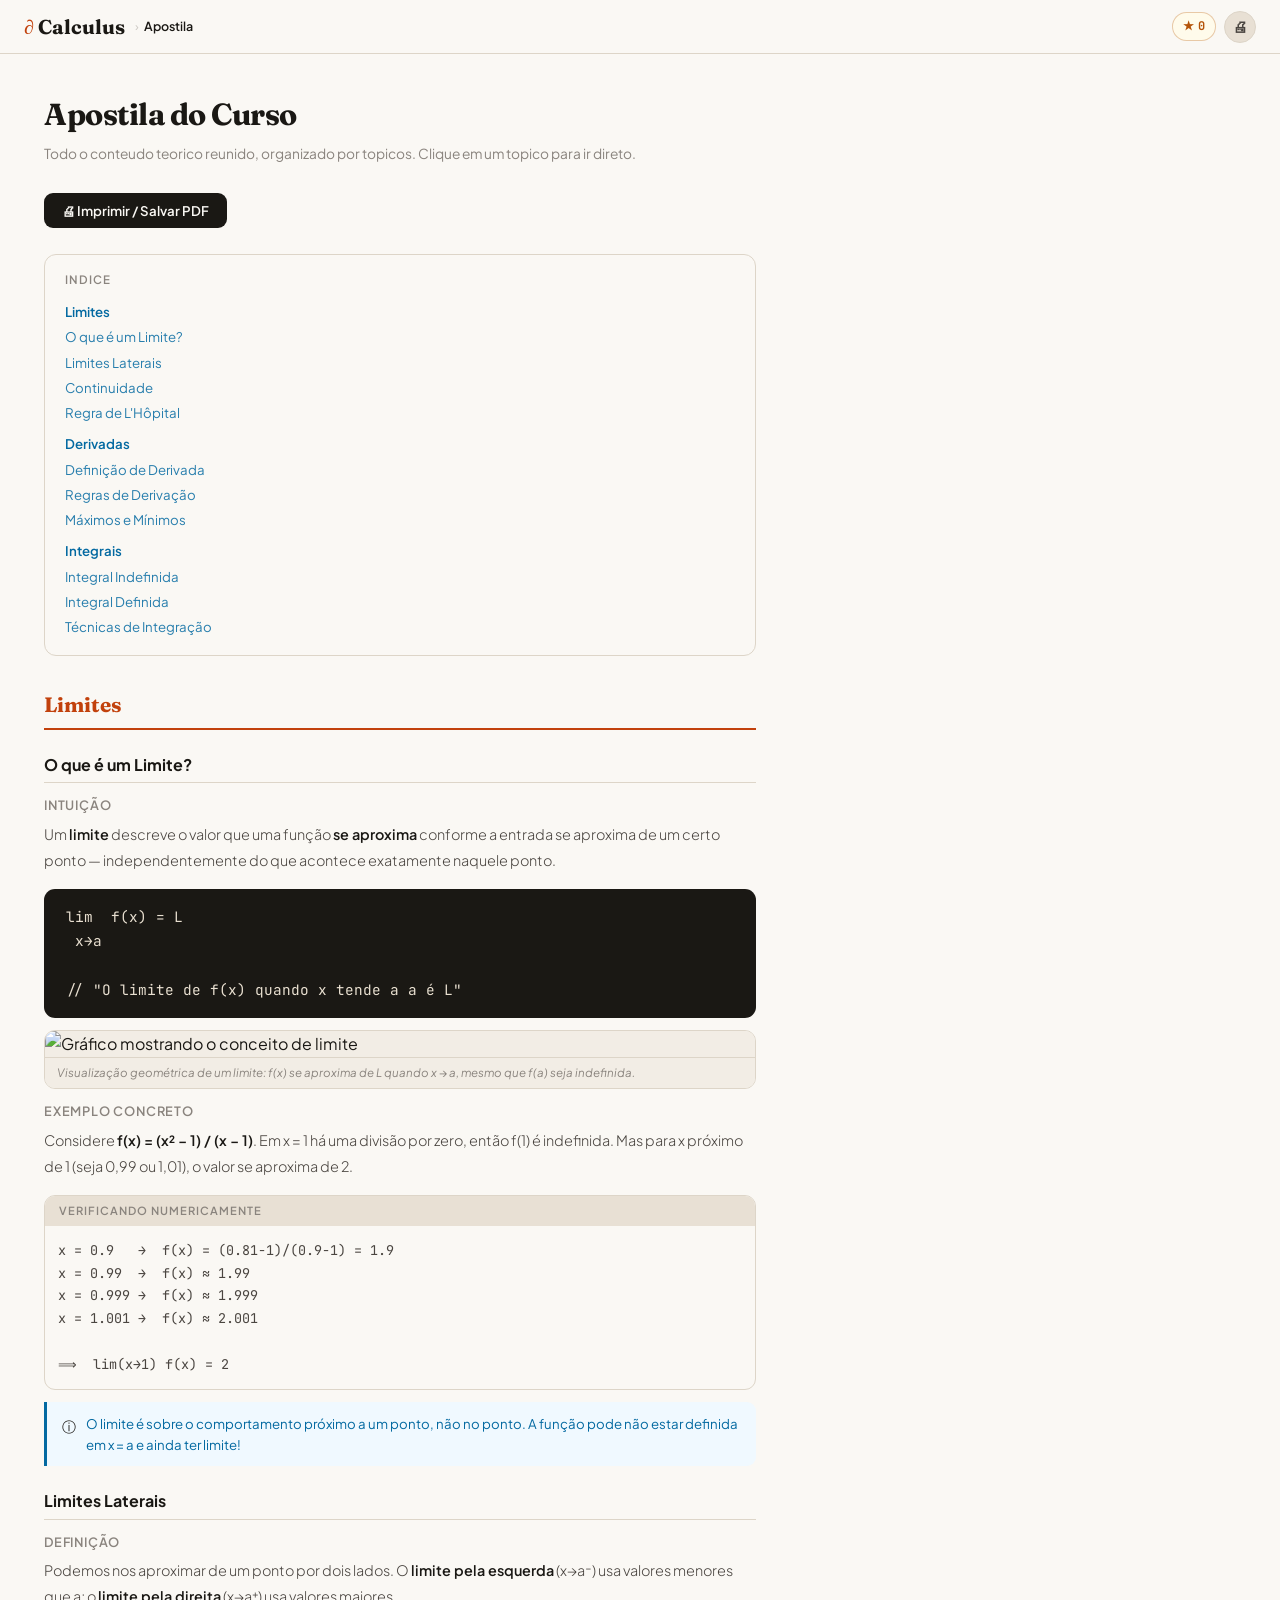
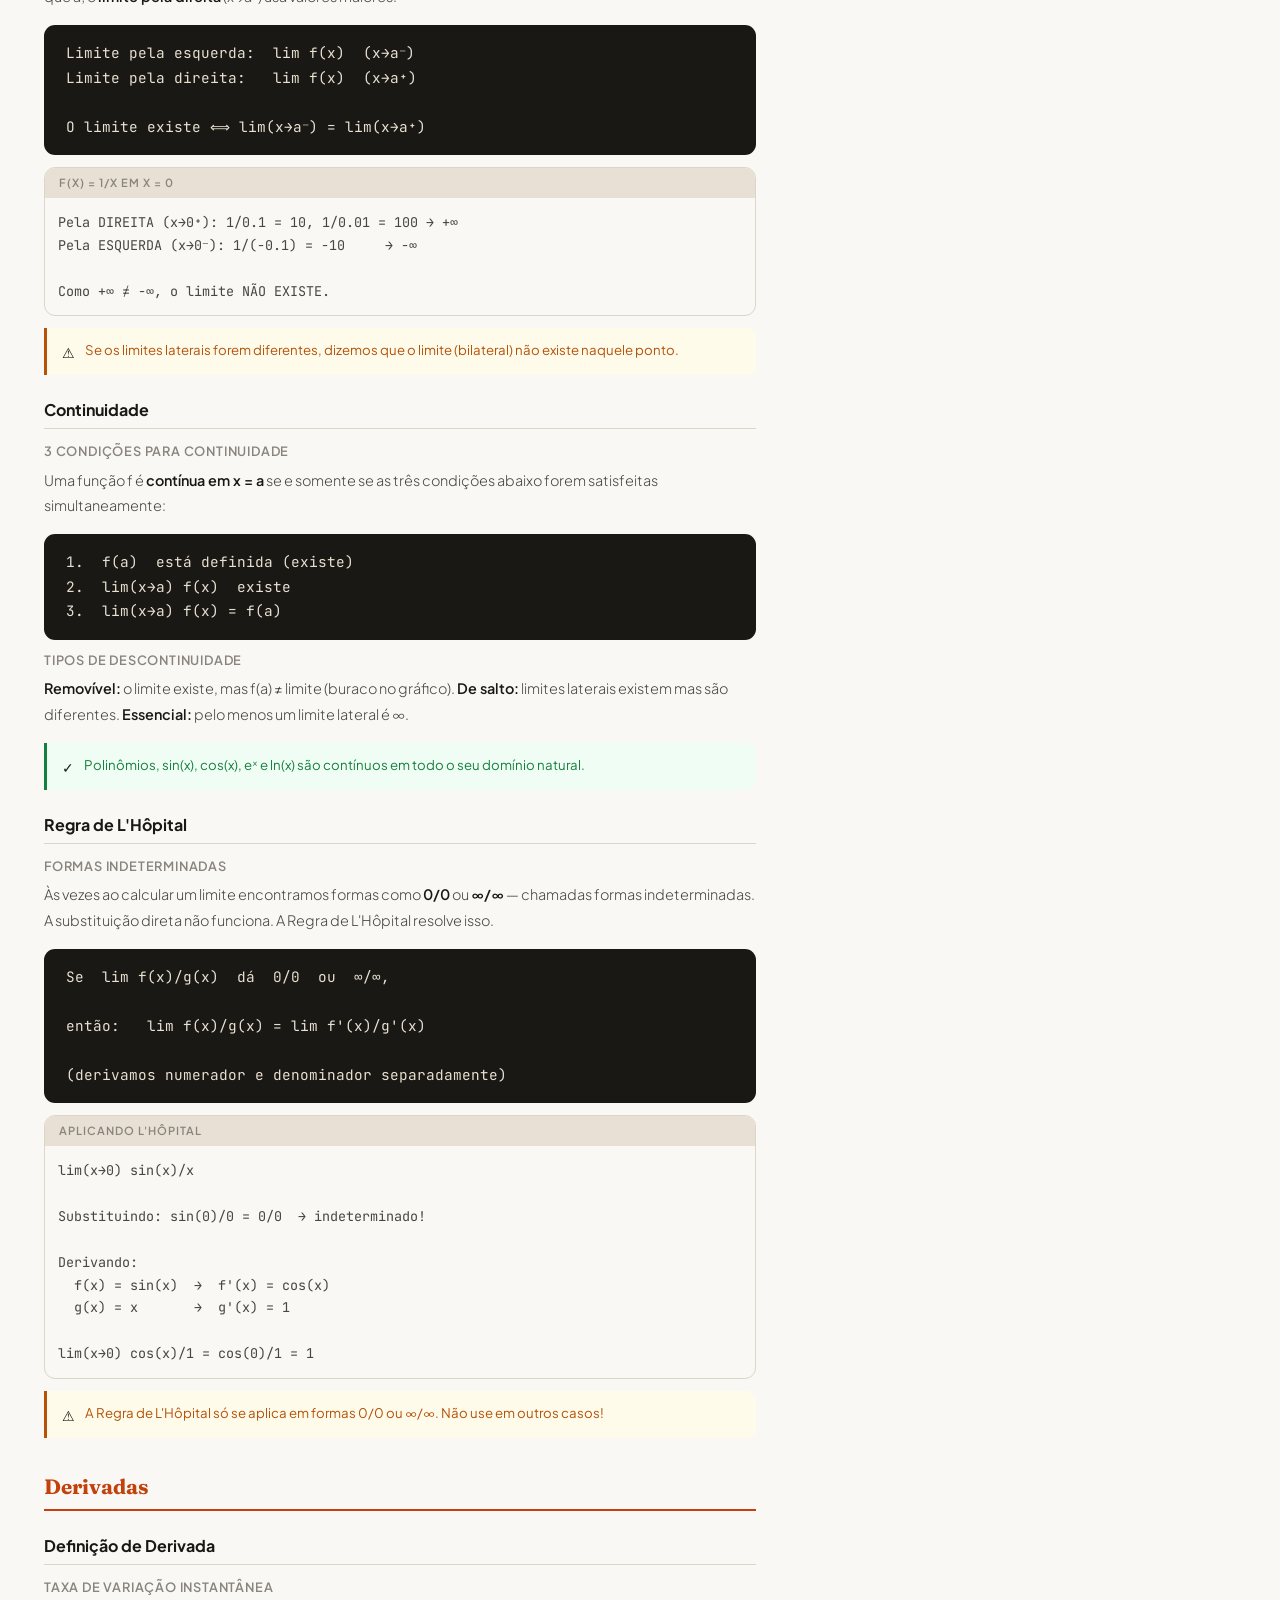
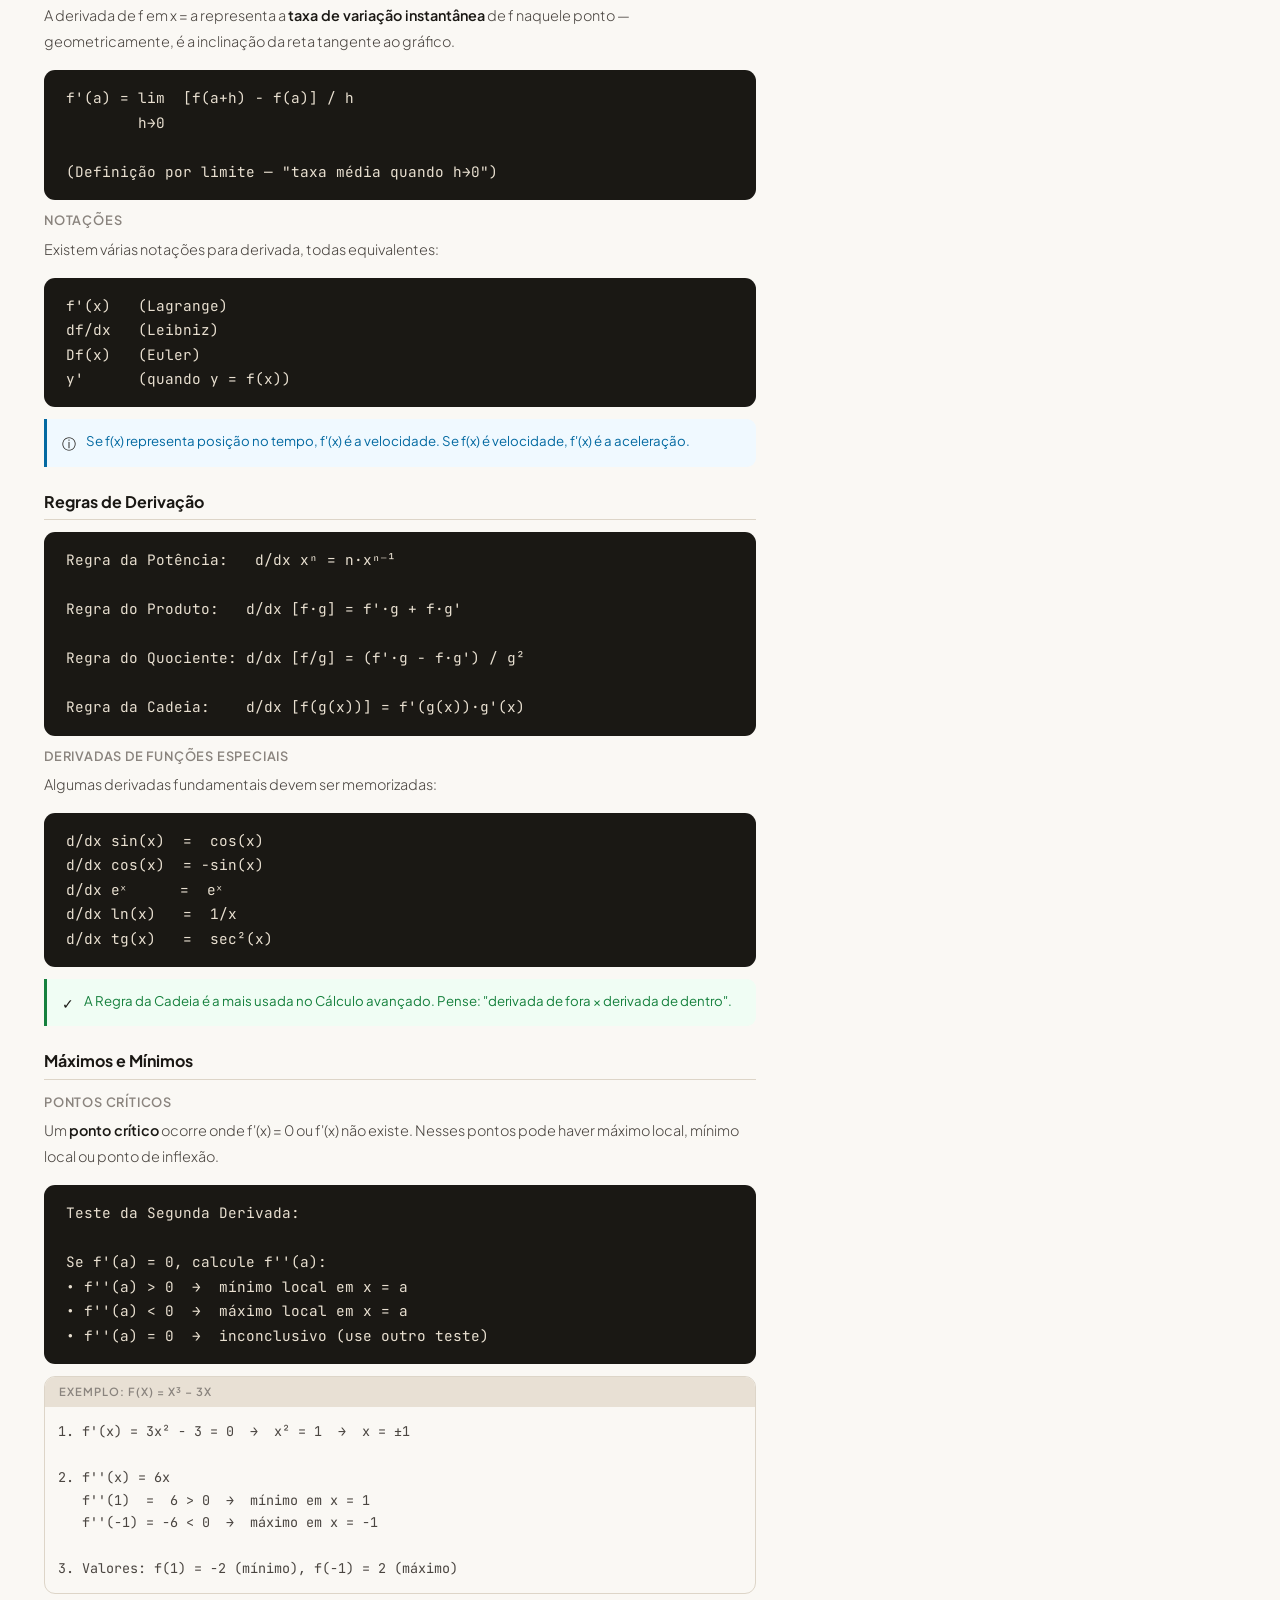
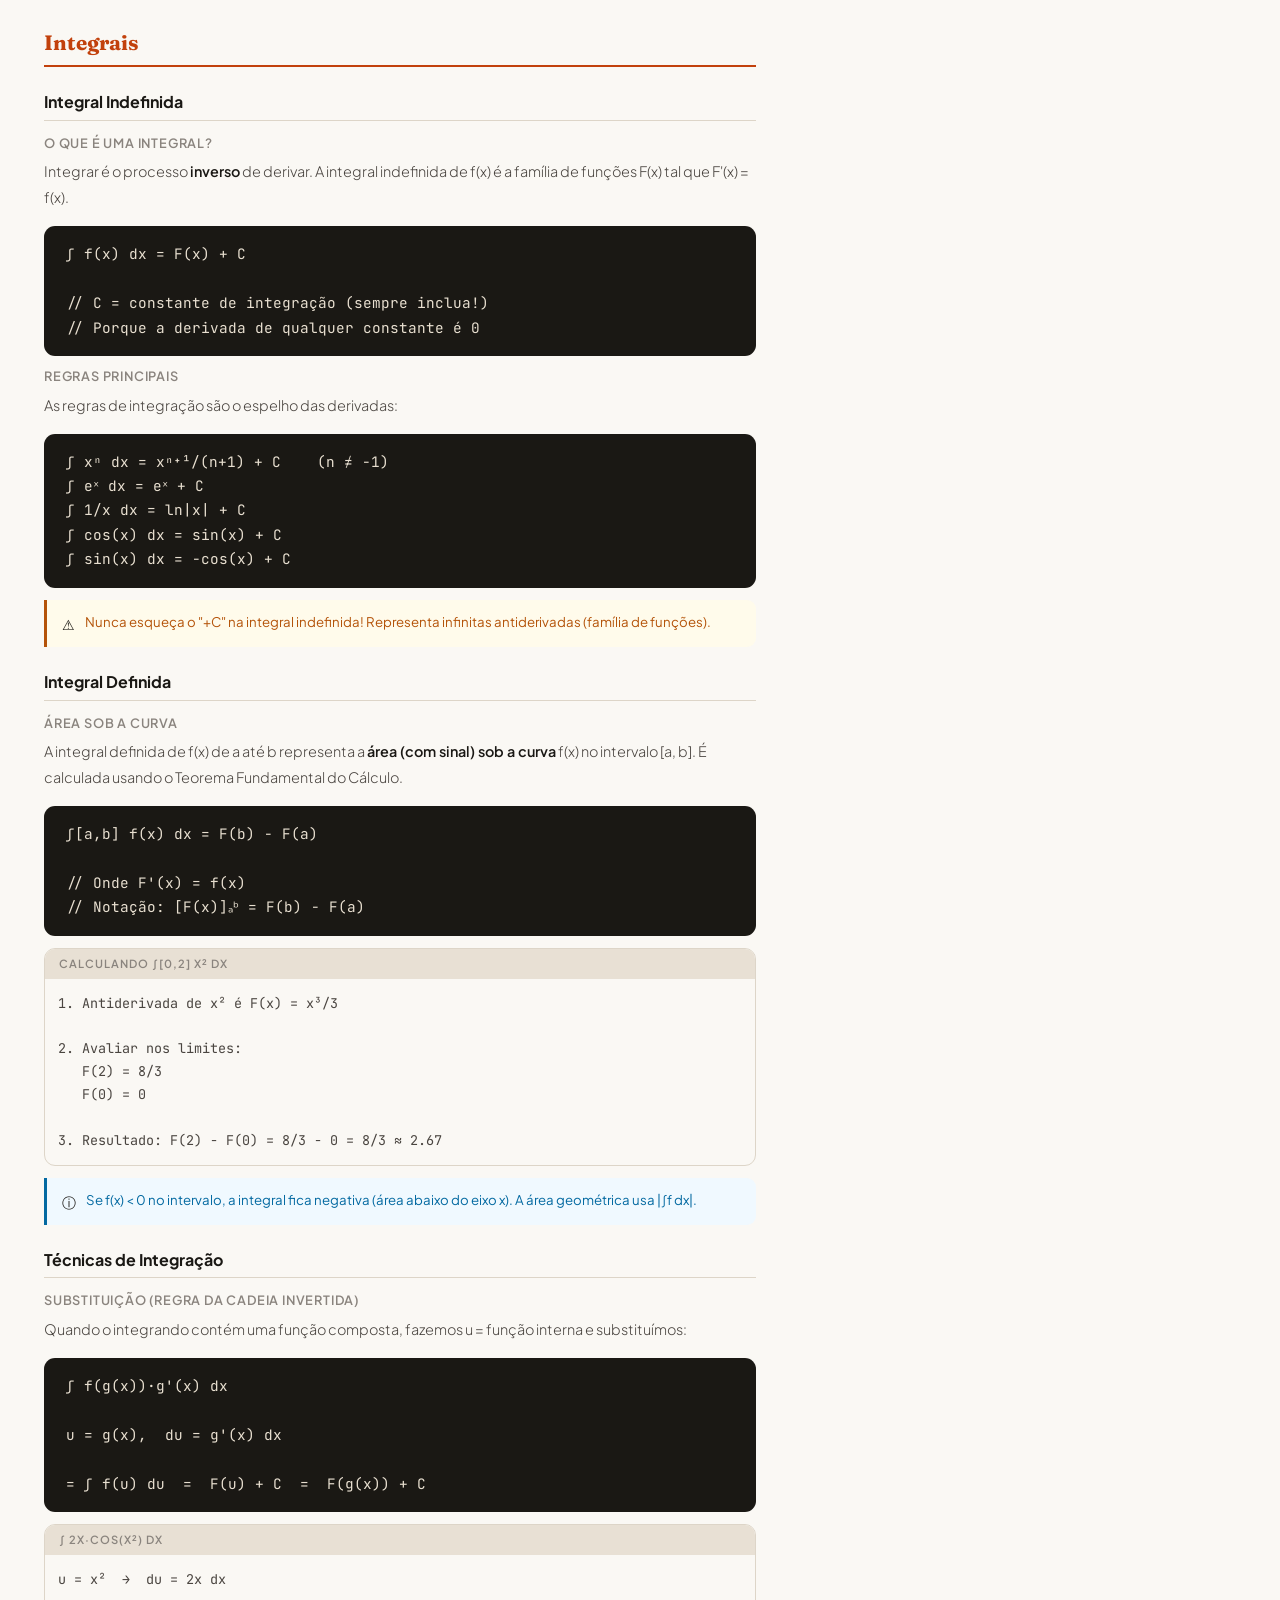
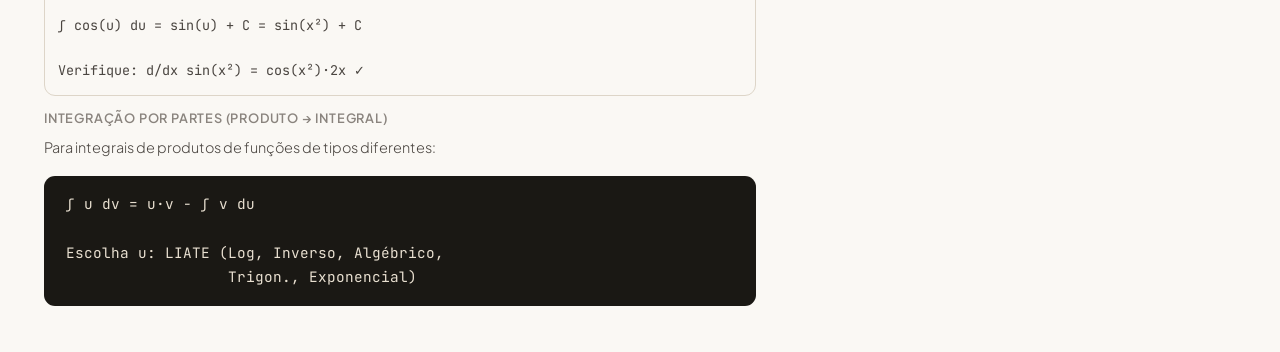
==== apostila.html @ caed24ba "v4" ====
<!DOCTYPE html>
<html lang="pt-BR" data-base="light">
<head>
<meta charset="UTF-8">
<meta name="viewport" content="width=device-width, initial-scale=1.0, viewport-fit=cover">
<title>Apostila — ∂ Calculus</title>
<link rel="preconnect" href="https://fonts.googleapis.com">
<link href="https://fonts.googleapis.com/css2?family=Fraunces:ital,opsz,wght@0,9..144,300;0,9..144,600;0,9..144,700;1,9..144,300&family=JetBrains+Mono:wght@400;500;700&family=Plus+Jakarta+Sans:wght@300;400;500;600&display=swap" rel="stylesheet">
<link rel="stylesheet" href="css/shared.css">
<style>
.apostila-wrap { padding: 36px 44px; max-width: 800px; }

.print-btn {
  display: inline-flex; align-items: center; gap: 7px;
  background: var(--ink); color: var(--paper);
  border: none; border-radius: 9px; padding: 9px 18px;
  font-size: 0.83rem; font-weight: 600; cursor: pointer;
  font-family: 'Plus Jakarta Sans', sans-serif;
  transition: opacity 0.15s; margin-bottom: 26px;
}
.print-btn:hover { opacity: 0.85; }

.toc {
  background: var(--card-bg); border: 1px solid var(--line);
  border-radius: 12px; padding: 16px 20px; margin-bottom: 28px;
}
.toc-title { font-size: 0.72rem; text-transform: uppercase; letter-spacing: 1px; color: var(--ink3); font-weight: 600; margin-bottom: 10px; }
.toc a { display: block; font-size: 0.83rem; color: var(--accent2); text-decoration: none; padding: 2px 0; }
.toc a:hover { text-decoration: underline; }
.toc-unit { font-weight: 600; margin-top: 6px; }
.toc-lesson { padding-left: 14px; opacity: 0.85; }

.ap-unit-title {
  font-family: 'Fraunces', serif; font-size: 1.3rem; font-weight: 700;
  margin: 32px 0 4px; color: var(--accent);
  display: flex; align-items: center; gap: 8px;
  border-bottom: 2px solid var(--accent); padding-bottom: 6px;
}
.ap-lesson-title {
  font-size: 1rem; font-weight: 700; margin: 22px 0 12px;
  color: var(--ink); padding-bottom: 5px;
  border-bottom: 1px solid var(--line);
}
.ap-block { margin-bottom: 15px; }
.ap-block h3 { font-size: 0.8rem; font-weight: 600; color: var(--ink3); text-transform: uppercase; letter-spacing: 0.8px; margin-bottom: 6px; }
.ap-block p  { font-size: 0.9rem; color: var(--ink2); line-height: 1.8; font-weight: 300; }
.ap-block p strong { font-weight: 600; color: var(--ink); }

@media (max-width: 768px) {
  .apostila-wrap { padding: 18px 14px; }
}

@media print {
  .topbar, .bottom-nav, .print-btn { display: none !important; }
  .apostila-wrap { padding: 0; max-width: 100%; }
  body { padding-bottom: 0 !important; }
}
</style>
</head>
<body>

<!-- TOPBAR -->
<div class="topbar">
  <div class="topbar-left">
    <a href="index.html" class="brand-link"><span class="sym">&#8706;</span> Calculus</a>
    <div class="topbar-breadcrumb">
      <span class="crumb-sep">&#8250;</span>
      <span class="crumb-active">Apostila</span>
    </div>
  </div>
  <div class="topbar-right">
    <div class="pill pill-xp">&#9733; <span id="xp-val">0</span></div>
    <button class="icon-btn" onclick="window.print()" title="Imprimir">&#128424;</button>
  </div>
</div>

<!-- BOTTOM NAV -->
<nav class="bottom-nav" aria-label="Navegacao principal">
  <div class="bottom-nav-inner">
    <button class="bnav-item" onclick="location.href='index.html'">
      <svg viewBox="0 0 24 24" fill="none" stroke="currentColor" stroke-width="2" stroke-linecap="round" stroke-linejoin="round"><path d="M3 9l9-7 9 7v11a2 2 0 0 1-2 2H5a2 2 0 0 1-2-2z"/><polyline points="9 22 9 12 15 12 15 22"/></svg>
      Inicio
    </button>
    <button class="bnav-item" onclick="location.href='course.html'">
      <svg viewBox="0 0 24 24" fill="none" stroke="currentColor" stroke-width="2" stroke-linecap="round" stroke-linejoin="round"><path d="M2 3h6a4 4 0 0 1 4 4v14a3 3 0 0 0-3-3H2z"/><path d="M22 3h-6a4 4 0 0 0-4 4v14a3 3 0 0 1 3-3h7z"/></svg>
      Curso
    </button>
    <button class="bnav-item active" onclick="location.href='apostila.html'">
      <svg viewBox="0 0 24 24" fill="none" stroke="currentColor" stroke-width="2" stroke-linecap="round" stroke-linejoin="round"><path d="M14 2H6a2 2 0 0 0-2 2v16a2 2 0 0 0 2 2h12a2 2 0 0 0 2-2V8z"/><polyline points="14 2 14 8 20 8"/><line x1="16" y1="13" x2="8" y2="13"/><line x1="16" y1="17" x2="8" y2="17"/></svg>
      Apostila
    </button>
    <button class="bnav-item" onclick="location.href='store.html'">
      <svg viewBox="0 0 24 24" fill="none" stroke="currentColor" stroke-width="2" stroke-linecap="round" stroke-linejoin="round"><circle cx="9" cy="21" r="1"/><circle cx="20" cy="21" r="1"/><path d="M1 1h4l2.68 13.39a2 2 0 0 0 2 1.61h9.72a2 2 0 0 0 2-1.61L23 6H6"/></svg>
      Loja
    </button>
  </div>
</nav>

<!-- APOSTILA CONTENT -->
<main style="min-height:calc(100vh - 54px);">
  <div class="apostila-wrap">
    <h1 class="page-title">Apostila do Curso</h1>
    <p class="page-sub">Todo o conteudo teorico reunido, organizado por topicos. Clique em um topico para ir direto.</p>
    <button class="print-btn" onclick="window.print()">&#128424; Imprimir / Salvar PDF</button>

    <div class="toc" id="toc">
      <div class="toc-title">Indice</div>
      <div id="toc-links"></div>
    </div>

    <div id="apostila-body"></div>
  </div>
</main>

<script src="js/shared.js"></script>
<script>
let STATE = loadState();
if (STATE.activeTheme) applyTheme(STATE.activeTheme);
document.getElementById('xp-val').textContent = STATE.xp;

async function buildApostila() {
  const CURRICULUM = await loadCurriculum();
  const tocLinks = document.getElementById('toc-links');
  const body     = document.getElementById('apostila-body');
  tocLinks.innerHTML = ''; body.innerHTML = '';

  CURRICULUM.forEach(unit => {
    const uid = 'ap-' + unit.id;

    // TOC entry
    const ua = document.createElement('a');
    ua.href = '#' + uid; ua.className = 'toc-unit';
    ua.textContent = unit.title;
    tocLinks.appendChild(ua);
    unit.lessons.forEach(les => {
      const la = document.createElement('a');
      la.href = '#ap-' + les.id; la.className = 'toc-lesson';
      la.textContent = les.title;
      tocLinks.appendChild(la);
    });

    // Unit header
    const uTitle = document.createElement('div');
    uTitle.className = 'ap-unit-title'; uTitle.id = uid;
    uTitle.textContent = unit.title;
    body.appendChild(uTitle);

    unit.lessons.forEach(les => {
      const lTitle = document.createElement('div');
      lTitle.className = 'ap-lesson-title'; lTitle.id = 'ap-' + les.id;
      lTitle.textContent = les.title;
      body.appendChild(lTitle);

      les.steps.forEach(step => {
        if (step.type !== 'theory') return;
        step.blocks.forEach(b => {
          if (b.type === 'para') {
            const wrap = document.createElement('div'); wrap.className = 'ap-block';
            if (b.heading) { const h = document.createElement('h3'); h.textContent = b.heading; wrap.appendChild(h); }
            const p = document.createElement('p'); p.innerHTML = b.text; wrap.appendChild(p);
            body.appendChild(wrap);
          } else if (b.type === 'formula') {
            const box = document.createElement('div'); box.className = 'formula-box'; box.style.margin = '10px 0'; box.textContent = b.text;
            body.appendChild(box);
          } else if (b.type === 'callout') {
            const c = document.createElement('div');
            c.className = 'callout ' + (b.kind==='warn'?'warn':b.kind==='tip'?'tip':'');
            const icon = b.kind==='warn'?'&#9888;':b.kind==='tip'?'&#10003;':'&#9432;';
            c.innerHTML = `<div class="callout-icon">${icon}</div><div class="callout-text">${b.text}</div>`;
            body.appendChild(c);
          } else if (b.type === 'example') {
            const e = document.createElement('div'); e.className = 'example-box';
            e.innerHTML = `<div class="example-hdr">${b.label}</div><div class="example-body">${escH(b.body)}</div>`;
            body.appendChild(e);
          } else if (b.type === 'image') {
            const iw = document.createElement('div'); iw.className = 'img-block';
            iw.innerHTML = `<img src="${b.src}" alt="${b.alt||''}" loading="lazy"><div class="img-caption">${b.caption||''}</div>`;
            body.appendChild(iw);
          }
        });
      });
    });
  });
}

buildApostila();
</script>
</body>
</html>
---- css/shared.css ----
/* ══════════════════════════════════════════
   ∂ CALCULUS — SHARED STYLES v4
   ══════════════════════════════════════════ */

/* ── THEME VARIABLES ── */
:root { --accent: #c2410c; }

[data-base="light"] {
  --ink: #1a1814; --ink2: #4a4540; --ink3: #8a847e;
  --paper: #faf8f4; --paper2: #f2ede5; --paper3: #e8e0d4;
  --line: #ddd5c8;
  --accent-bg: color-mix(in srgb, var(--accent) 10%, white);
  --accent2: #0369a1; --accent2-bg: #f0f9ff;
  --green: #15803d; --green-bg: #f0fdf4;
  --gold: #b45309; --gold-bg: #fffbeb;
  --red: #dc2626; --red-bg: #fef2f2;
  --sidebar-bg: var(--paper2); --topbar-bg: var(--paper);
  --card-bg: var(--paper); --modal-bg: var(--paper); --input-bg: var(--paper);
  --formula-bg: #1a1814; --formula-text: #e8dfd0;
}

[data-base="dark"] {
  --ink: #f0ece4; --ink2: #c8c0b4; --ink3: #7a7268;
  --paper: #16140f; --paper2: #1e1c16; --paper3: #28251e;
  --line: #3a3730;
  --accent-bg: color-mix(in srgb, var(--accent) 18%, #16140f);
  --accent2: #38bdf8; --accent2-bg: #0c1a26;
  --green: #4ade80; --green-bg: #0a1f10;
  --gold: #fbbf24; --gold-bg: #1a1200;
  --red: #f87171; --red-bg: #1a0a0a;
  --sidebar-bg: var(--paper2); --topbar-bg: var(--paper2);
  --card-bg: var(--paper2); --modal-bg: var(--paper2); --input-bg: var(--paper3);
  --formula-bg: #0a0906; --formula-text: #e8dfd0;
}

/* ── RESET & BASE ── */
*, *::before, *::after { box-sizing: border-box; margin: 0; padding: 0; }

body {
  font-family: 'Plus Jakarta Sans', sans-serif;
  background: var(--paper);
  color: var(--ink);
  min-height: 100vh;
  line-height: 1.6;
  transition: background 0.3s, color 0.3s;
  -webkit-text-size-adjust: 100%;
}

/* ── TOPBAR ── */
.topbar {
  background: var(--topbar-bg);
  border-bottom: 1px solid var(--line);
  padding: 0 24px;
  height: 54px;
  display: flex;
  align-items: center;
  justify-content: space-between;
  position: sticky;
  top: 0;
  z-index: 200;
  transition: background 0.3s;
}

.topbar-left { display: flex; align-items: center; gap: 10px; }
.topbar-right { display: flex; align-items: center; gap: 8px; }

.brand-link {
  font-family: 'Fraunces', serif;
  font-size: 1.25rem;
  font-weight: 700;
  color: var(--ink);
  text-decoration: none;
  display: flex;
  align-items: baseline;
  gap: 4px;
}
.brand-link .sym { color: var(--accent); font-style: italic; }

.topbar-breadcrumb {
  font-size: 0.78rem;
  color: var(--ink3);
  display: flex;
  align-items: center;
  gap: 5px;
}
.crumb-sep { opacity: 0.4; }
.crumb-active { color: var(--ink); font-weight: 600; }

/* Topbar pills */
.pill {
  display: inline-flex;
  align-items: center;
  gap: 4px;
  border-radius: 100px;
  padding: 4px 10px;
  font-size: 0.75rem;
  font-weight: 700;
  font-family: 'JetBrains Mono', monospace;
  white-space: nowrap;
  border: 1px solid transparent;
}
.pill-xp    { background: var(--gold-bg);   color: var(--gold);   border-color: color-mix(in srgb, var(--gold)   30%, transparent); }
.pill-fire  { background: var(--accent-bg); color: var(--accent); border-color: color-mix(in srgb, var(--accent) 30%, transparent); }
.pill-coin  {
  background: color-mix(in srgb, #7c3aed 10%, var(--paper));
  color: #7c3aed;
  border-color: color-mix(in srgb, #7c3aed 25%, transparent);
  cursor: pointer;
  transition: opacity 0.15s;
}
.pill-coin:hover { opacity: 0.8; }

/* Icon button (?, tutorial) */
.icon-btn {
  width: 32px; height: 32px;
  border-radius: 50%;
  border: 1.5px solid var(--line);
  background: var(--paper3);
  color: var(--ink2);
  font-size: 0.9rem;
  font-weight: 700;
  cursor: pointer;
  display: flex; align-items: center; justify-content: center;
  transition: all 0.15s;
  font-family: 'Fraunces', serif;
  flex-shrink: 0;
}
.icon-btn:hover { background: var(--line); color: var(--ink); border-color: var(--ink3); }

/* ── BOTTOM NAV (mobile) ── */
.bottom-nav {
  display: none;
  position: fixed;
  bottom: 0; left: 0; right: 0;
  background: var(--topbar-bg);
  border-top: 1px solid var(--line);
  z-index: 300;
  padding-bottom: env(safe-area-inset-bottom, 0);
}
.bottom-nav-inner {
  display: flex;
  height: 58px;
}
.bnav-item {
  flex: 1;
  display: flex;
  flex-direction: column;
  align-items: center;
  justify-content: center;
  gap: 2px;
  text-decoration: none;
  color: var(--ink3);
  font-size: 0.6rem;
  font-weight: 600;
  text-transform: uppercase;
  letter-spacing: 0.5px;
  transition: color 0.15s;
  border: none;
  background: none;
  cursor: pointer;
  font-family: 'Plus Jakarta Sans', sans-serif;
  -webkit-tap-highlight-color: transparent;
}
.bnav-item.active { color: var(--accent); }
.bnav-item svg { width: 22px; height: 22px; }
.bnav-dot {
  width: 5px; height: 5px; border-radius: 50%;
  background: var(--accent);
  position: absolute;
  top: 6px; right: calc(50% - 16px);
  display: none;
}
.bnav-item.has-dot .bnav-dot { display: block; }

/* ── MAIN LAYOUT ── */
.page-with-sidebar {
  display: grid;
  grid-template-columns: 260px 1fr;
  min-height: calc(100vh - 54px);
}

/* ── SIDEBAR ── */
.sidebar {
  background: var(--sidebar-bg);
  border-right: 1px solid var(--line);
  display: flex;
  flex-direction: column;
  height: calc(100vh - 54px);
  position: sticky;
  top: 54px;
  overflow-y: auto;
  padding-bottom: 16px;
  transition: background 0.3s;
}

/* Sidebar stats */
.sidebar-stats {
  display: grid;
  grid-template-columns: 1fr 1fr 1fr;
  gap: 6px;
  padding: 12px 14px;
  margin: 10px 8px 8px;
  background: var(--card-bg);
  border-radius: 12px;
  border: 1px solid var(--line);
}
.stat-item { text-align: center; }
.stat-val { font-family: 'Fraunces', serif; font-size: 1.15rem; font-weight: 700; display: block; }
.stat-val.c-orange { color: var(--accent); }
.stat-val.c-blue   { color: var(--accent2); }
.stat-val.c-purple { color: #7c3aed; }
.stat-lbl { font-size: 0.6rem; color: var(--ink3); text-transform: uppercase; letter-spacing: 0.8px; }

/* Level bar */
.level-bar-wrap {
  margin: 0 8px 8px;
  padding: 10px 14px;
  background: var(--card-bg);
  border-radius: 12px;
  border: 1px solid var(--line);
}
.level-bar-row { display: flex; align-items: center; justify-content: space-between; margin-bottom: 5px; }
.level-name { font-weight: 700; font-size: 0.8rem; color: var(--accent); }
.level-num  { font-size: 0.72rem; color: var(--ink3); font-family: 'JetBrains Mono', monospace; }
.level-track { height: 5px; background: var(--paper3); border-radius: 100px; overflow: hidden; }
.level-fill  { height: 100%; background: var(--accent); border-radius: 100px; transition: width 0.6s cubic-bezier(.4,0,.2,1); }
.level-sub   { font-size: 0.62rem; color: var(--ink3); margin-top: 4px; text-align: right; }

/* Nav units */
.nav-label {
  font-size: 0.62rem; text-transform: uppercase; letter-spacing: 1.5px;
  color: var(--ink3); padding: 10px 20px 5px; font-weight: 600;
}
.nav-unit { margin: 0 8px 2px; }
.nav-unit-hdr {
  display: flex; align-items: center; gap: 9px;
  padding: 8px 12px; border-radius: 10px;
  cursor: pointer; font-size: 0.82rem; font-weight: 600; color: var(--ink2);
  transition: background 0.15s;
  user-select: none;
}
.nav-unit-hdr:hover { background: var(--paper3); }
.unit-dot {
  width: 7px; height: 7px; border-radius: 50%;
  background: var(--line); flex-shrink: 0;
  transition: background 0.2s;
}
.unit-dot.done   { background: var(--green); }
.unit-dot.active { background: var(--accent); }
.nav-lessons { display: none; padding: 2px 0 2px 22px; flex-direction: column; gap: 1px; }
.nav-lessons.open { display: flex; }
.nav-lesson {
  display: flex; align-items: center; gap: 7px;
  padding: 6px 10px; border-radius: 8px;
  cursor: pointer; font-size: 0.79rem; color: var(--ink3);
  transition: all 0.15s;
}
.nav-lesson:hover         { background: var(--paper3); color: var(--ink2); }
.nav-lesson.active        { background: var(--accent-bg); color: var(--accent); font-weight: 600; }
.nav-lesson.done          { color: var(--ink2); }
.nav-lesson.locked        { opacity: 0.38; cursor: not-allowed; pointer-events: none; }
.nav-lesson-icon          { width: 14px; height: 14px; flex-shrink: 0; font-size: 0.6rem; display: flex; align-items: center; justify-content: center; }

/* Sidebar bottom */
.sidebar-bottom { margin-top: auto; padding: 8px; display: flex; flex-direction: column; gap: 2px; }
.sidebar-btn {
  display: flex; align-items: center; gap: 8px;
  padding: 8px 12px; border-radius: 9px;
  cursor: pointer; font-size: 0.79rem; color: var(--ink3);
  transition: all 0.15s; border: none; background: none;
  width: 100%; font-family: 'Plus Jakarta Sans', sans-serif; text-align: left;
}
.sidebar-btn:hover { background: var(--paper3); color: var(--ink2); }

/* Streak grid */
.streak-section { padding: 0 12px; margin-top: 8px; }
.streak-lbl { font-size: 0.6rem; text-transform: uppercase; letter-spacing: 1.5px; color: var(--ink3); padding: 0 6px; margin-bottom: 5px; }
.streak-grid { display: grid; grid-template-columns: repeat(7,1fr); gap: 2px; padding: 0 6px; }
.streak-cell { aspect-ratio: 1; border-radius: 3px; background: var(--paper3); }
.streak-cell.today { background: var(--accent); }
.streak-cell.done  { background: color-mix(in srgb, var(--accent) 45%, var(--paper3)); }

/* ── MAIN CONTENT ── */
.main-content { display: flex; flex-direction: column; min-height: calc(100vh - 54px); }

/* ── CARDS / SECTIONS ── */
.page-pad   { padding: 36px 44px; max-width: 900px; }
.page-title { font-family: 'Fraunces', serif; font-size: 1.9rem; font-weight: 700; letter-spacing: -0.5px; margin-bottom: 4px; }
.page-sub   { color: var(--ink3); font-size: 0.86rem; margin-bottom: 28px; }

.section-title { font-family: 'Fraunces', serif; font-size: 1rem; font-weight: 600; margin-bottom: 12px; }

/* Continue card */
.continue-card {
  background: var(--ink); color: var(--paper);
  border-radius: 14px; padding: 22px 26px; margin-bottom: 26px;
  display: flex; align-items: center; gap: 18px;
  cursor: pointer; transition: transform 0.2s, box-shadow 0.2s;
  box-shadow: 0 8px 28px rgba(0,0,0,0.12);
  text-decoration: none;
}
.continue-card:hover { transform: translateY(-2px); box-shadow: 0 14px 36px rgba(0,0,0,0.18); }
.cc-icon { font-size: 2rem; flex-shrink: 0; }
.cc-info { flex: 1; min-width: 0; }
.cc-tag  { font-size: 0.65rem; text-transform: uppercase; letter-spacing: 2px; opacity: 0.55; margin-bottom: 2px; }
.cc-title { font-family: 'Fraunces', serif; font-size: 1.05rem; font-weight: 600; margin-bottom: 6px; }
.cc-bar  { height: 3px; background: rgba(255,255,255,0.15); border-radius: 100px; max-width: 180px; }
.cc-bar-fill { height: 100%; background: rgba(255,255,255,0.7); border-radius: 100px; }
.cc-arrow { font-size: 1.2rem; opacity: 0.4; flex-shrink: 0; }

/* Units grid */
.units-grid { display: grid; grid-template-columns: repeat(auto-fill, minmax(210px,1fr)); gap: 12px; margin-bottom: 26px; }
.unit-card {
  background: var(--card-bg); border: 1px solid var(--line);
  border-radius: 12px; padding: 16px; cursor: pointer;
  transition: all 0.15s; text-decoration: none; display: block; color: inherit;
}
.unit-card:hover { border-color: var(--ink3); box-shadow: 0 2px 12px rgba(0,0,0,0.07); }
.unit-card.locked { opacity: 0.45; pointer-events: none; }
.uc-head { display: flex; align-items: center; justify-content: space-between; margin-bottom: 9px; }
.uc-icon { font-size: 1.5rem; }
.uc-badge { font-size: 0.66rem; padding: 2px 7px; border-radius: 100px; font-weight: 600; }
.uc-badge.done     { background: var(--green-bg); color: var(--green); }
.uc-badge.progress { background: var(--accent-bg); color: var(--accent); }
.uc-badge.locked   { background: var(--paper3); color: var(--ink3); }
.uc-title { font-family: 'Fraunces', serif; font-size: 0.92rem; font-weight: 600; margin-bottom: 3px; }
.uc-sub   { font-size: 0.73rem; color: var(--ink3); margin-bottom: 11px; }
.uc-bar   { height: 3px; background: var(--paper3); border-radius: 100px; overflow: hidden; }
.uc-fill  { height: 100%; background: var(--accent); border-radius: 100px; transition: width 0.5s; }
.uc-fill.done { background: var(--green); }

/* Unit icons (text fallback) */
.unit-icon-text { font-family: 'Fraunces', serif; font-size: 1.2rem; font-weight: 700; color: var(--accent); }

/* ── LESSON VIEW ── */
.lesson-top {
  padding: 12px 24px; border-bottom: 1px solid var(--line);
  display: flex; align-items: center; gap: 14px;
  background: var(--topbar-bg);
}
.lesson-prog-track { flex: 1; height: 6px; background: var(--paper3); border-radius: 100px; overflow: hidden; }
.lesson-prog-fill  { height: 100%; background: var(--accent); border-radius: 100px; transition: width 0.4s cubic-bezier(.4,0,.2,1); }
.lives-wrap { display: flex; gap: 2px; font-size: 0.85rem; flex-shrink: 0; }
.skip-btn {
  background: none; border: 1px solid var(--line); border-radius: 7px;
  padding: 4px 10px; font-size: 0.7rem; color: var(--ink3);
  cursor: pointer; font-family: 'Plus Jakarta Sans', sans-serif;
  transition: all 0.15s; flex-shrink: 0;
}
.skip-btn:hover { border-color: var(--ink3); color: var(--ink2); }

.lesson-body {
  flex: 1; display: flex; align-items: flex-start; justify-content: center;
  padding: 32px 20px 20px; overflow-y: auto;
}

/* Theory */
.theory-card { max-width: 660px; width: 100%; animation: fadeUp 0.3s ease; }
.theory-tag { display: inline-block; font-size: 0.66rem; text-transform: uppercase; letter-spacing: 2px; color: var(--accent2); font-weight: 600; margin-bottom: 5px; }
.theory-title { font-family: 'Fraunces', serif; font-size: 1.65rem; font-weight: 700; letter-spacing: -0.5px; line-height: 1.2; margin-bottom: 22px; }
.theory-block { margin-bottom: 18px; }
.theory-block h3 { font-size: 0.8rem; font-weight: 600; color: var(--ink2); text-transform: uppercase; letter-spacing: 0.8px; margin-bottom: 7px; }
.theory-block p { font-size: 0.92rem; color: var(--ink2); line-height: 1.8; font-weight: 300; }
.theory-block p strong { font-weight: 600; color: var(--ink); }

.formula-box {
  background: var(--formula-bg); color: var(--formula-text);
  border-radius: 11px; padding: 16px 22px;
  font-family: 'JetBrains Mono', monospace; font-size: 0.9rem;
  line-height: 1.7; white-space: pre-wrap; margin: 12px 0;
}

.img-block { margin: 12px 0; border-radius: 11px; overflow: hidden; border: 1px solid var(--line); }
.img-block img { width: 100%; display: block; max-height: 300px; object-fit: contain; background: var(--paper2); }
.img-caption { padding: 6px 12px; font-size: 0.72rem; color: var(--ink3); background: var(--paper2); border-top: 1px solid var(--line); font-style: italic; }

.vid-block { margin: 12px 0; border-radius: 11px; overflow: hidden; border: 1px solid var(--line); background: #000; }
.vid-block iframe { display: block; width: 100%; aspect-ratio: 16/9; border: none; }
.vid-caption { padding: 6px 12px; font-size: 0.72rem; color: var(--ink3); background: var(--paper2); border-top: 1px solid var(--line); font-style: italic; }

.callout {
  display: flex; gap: 10px; border-left: 3px solid var(--accent2);
  background: var(--accent2-bg); border-radius: 0 9px 9px 0;
  padding: 11px 15px; margin: 12px 0;
}
.callout-icon { font-size: 0.9rem; flex-shrink: 0; margin-top: 2px; }
.callout-text { font-size: 0.83rem; color: var(--accent2); line-height: 1.6; }
.callout.warn { background: var(--gold-bg); border-left-color: var(--gold); }
.callout.warn .callout-text { color: var(--gold); }
.callout.tip  { background: var(--green-bg); border-left-color: var(--green); }
.callout.tip .callout-text  { color: var(--green); }

.example-box { border: 1px solid var(--line); border-radius: 11px; overflow: hidden; margin: 12px 0; }
.example-hdr { background: var(--paper3); padding: 6px 14px; font-size: 0.7rem; font-weight: 600; text-transform: uppercase; letter-spacing: 1px; color: var(--ink3); }
.example-body { padding: 13px; font-size: 0.84rem; line-height: 1.7; color: var(--ink2); font-family: 'JetBrains Mono', monospace; white-space: pre-wrap; }

/* Questions */
.question-card { max-width: 600px; width: 100%; animation: fadeUp 0.3s ease; }
.q-num { font-size: 0.7rem; text-transform: uppercase; letter-spacing: 2px; color: var(--ink3); margin-bottom: 16px; display: flex; align-items: center; gap: 8px; }
.q-num::after { content: ''; flex: 1; height: 1px; background: var(--line); }
.q-formula { background: var(--formula-bg); color: var(--formula-text); border-radius: 11px; padding: 14px 20px; font-family: 'JetBrains Mono', monospace; font-size: 0.88rem; line-height: 1.6; margin-bottom: 16px; white-space: pre-wrap; }
.q-stem { font-size: 0.97rem; color: var(--ink); margin-bottom: 20px; line-height: 1.75; font-weight: 300; }
.q-stem strong { font-weight: 600; }

.options { display: flex; flex-direction: column; gap: 7px; }
.opt {
  display: flex; align-items: center; gap: 11px;
  background: var(--input-bg); border: 1.5px solid var(--line);
  border-radius: 9px; padding: 10px 13px; cursor: pointer;
  transition: all 0.15s; font-size: 0.88rem; color: var(--ink2);
}
.opt:hover:not(.disabled) { border-color: var(--accent); color: var(--ink); background: var(--accent-bg); }
.opt.selected { border-color: var(--accent); background: var(--accent-bg); color: var(--ink); }
.opt.correct  { border-color: var(--green); background: var(--green-bg); color: var(--green); }
.opt.wrong    { border-color: var(--red); background: var(--red-bg); color: var(--red); }
.opt.disabled { cursor: default; }
.opt-letter {
  width: 26px; height: 26px; border-radius: 6px; background: var(--paper3);
  display: flex; align-items: center; justify-content: center;
  font-size: 0.7rem; font-weight: 700; font-family: 'JetBrains Mono', monospace;
  flex-shrink: 0; transition: all 0.15s;
}
.opt.selected .opt-letter { background: color-mix(in srgb, var(--accent) 20%, transparent); }
.opt.correct  .opt-letter { background: color-mix(in srgb, var(--green) 20%, transparent); }
.opt.wrong    .opt-letter { background: color-mix(in srgb, var(--red)   15%, transparent); }

.input-lbl { font-size: 0.76rem; color: var(--ink3); margin-bottom: 6px; }
.q-input {
  width: 100%; background: var(--input-bg); border: 1.5px solid var(--line);
  border-radius: 9px; padding: 10px 13px; font-size: 0.92rem;
  font-family: 'JetBrains Mono', monospace; color: var(--ink); outline: none;
  transition: border-color 0.15s;
}
.q-input:focus   { border-color: var(--accent); }
.q-input.correct { border-color: var(--green); background: var(--green-bg); }
.q-input.wrong   { border-color: var(--red);   background: var(--red-bg); }
.q-input:disabled { cursor: not-allowed; opacity: 0.8; }

/* Feedback bar */
.feedback-bar {
  padding: 13px 24px; border-top: 1px solid var(--line);
  display: flex; align-items: center; gap: 13px;
  background: var(--topbar-bg); min-height: 68px;
  transition: background 0.2s;
}
.feedback-bar.correct { background: var(--green-bg); border-top-color: color-mix(in srgb, var(--green) 35%, transparent); }
.feedback-bar.wrong   { background: var(--red-bg);   border-top-color: color-mix(in srgb, var(--red)   30%, transparent); }
.fb-body { flex: 1; min-width: 0; }
.fb-title { font-weight: 700; font-size: 0.88rem; margin-bottom: 2px; }
.fb-title.correct { color: var(--green); }
.fb-title.wrong   { color: var(--red); }
.fb-exp { font-size: 0.78rem; color: var(--ink3); line-height: 1.5; }
.fb-exp code { font-family: 'JetBrains Mono', monospace; }

.btn-check {
  padding: 10px 22px; border-radius: 9px; font-size: 0.86rem; font-weight: 600;
  border: none; cursor: pointer; transition: all 0.15s;
  font-family: 'Plus Jakarta Sans', sans-serif; white-space: nowrap; flex-shrink: 0;
}
.btn-check.idle  { background: var(--paper3); color: var(--ink3); cursor: not-allowed; }
.btn-check.ready { background: var(--ink); color: var(--paper); }
.btn-check.ready:hover { opacity: 0.88; }
.btn-check.next  { background: var(--green); color: #fff; }
.btn-check.next:hover { opacity: 0.88; }
.btn-check.next-wrong { background: var(--ink); color: var(--paper); }

/* Completion / Game Over */
.end-view { flex: 1; display: flex; align-items: center; justify-content: center; padding: 36px 20px; }
.end-card { max-width: 460px; width: 100%; text-align: center; animation: fadeUp 0.5s ease; }
.end-trophy { font-size: 3.2rem; display: block; margin-bottom: 14px; animation: trophyPop 0.6s cubic-bezier(.34,1.56,.64,1); }
.end-title { font-family: 'Fraunces', serif; font-size: 1.75rem; font-weight: 700; letter-spacing: -0.5px; margin-bottom: 5px; }
.end-sub   { color: var(--ink3); font-size: 0.85rem; margin-bottom: 22px; }
.end-stats { display: grid; grid-template-columns: repeat(4,1fr); gap: 9px; margin-bottom: 22px; }
.end-stat  { background: var(--paper2); border: 1px solid var(--line); border-radius: 11px; padding: 11px 6px; }
.end-stat-val { font-family: 'Fraunces', serif; font-size: 1.35rem; font-weight: 700; display: block; }
.end-stat-val.c-gold   { color: var(--gold); }
.end-stat-val.c-purple { color: #7c3aed; }
.end-stat-val.c-green  { color: var(--green); }
.end-stat-val.c-blue   { color: var(--accent2); }
.end-stat-lbl { font-size: 0.64rem; color: var(--ink3); text-transform: uppercase; letter-spacing: 0.8px; }

/* ── BUTTONS ── */
.btn-primary {
  background: var(--ink); color: var(--paper);
  padding: 11px 26px; border-radius: 9px; font-size: 0.88rem; font-weight: 600;
  border: none; cursor: pointer; font-family: 'Plus Jakarta Sans', sans-serif;
  display: inline-block; margin: 4px; transition: opacity 0.15s;
}
.btn-primary:hover { opacity: 0.86; }
.btn-secondary {
  background: var(--paper3); color: var(--ink2);
  padding: 11px 26px; border-radius: 9px; font-size: 0.88rem; font-weight: 600;
  border: none; cursor: pointer; font-family: 'Plus Jakarta Sans', sans-serif;
  display: inline-block; margin: 4px; transition: background 0.15s;
}
.btn-secondary:hover { background: var(--line); }
.btn-danger {
  background: var(--red); color: #fff;
  padding: 8px 18px; border-radius: 8px; font-size: 0.84rem; font-weight: 600;
  border: none; cursor: pointer; font-family: 'Plus Jakarta Sans', sans-serif;
}
.btn-cancel {
  background: var(--paper3); color: var(--ink2);
  padding: 8px 18px; border-radius: 8px; font-size: 0.84rem; font-weight: 600;
  border: none; cursor: pointer; font-family: 'Plus Jakarta Sans', sans-serif;
}

/* ── MODAL ── */
.modal-overlay {
  position: fixed; inset: 0; background: rgba(0,0,0,0.5);
  z-index: 800; display: none; align-items: center; justify-content: center; padding: 16px;
}
.modal-overlay.open { display: flex; }
.modal {
  background: var(--modal-bg); border-radius: 15px; padding: 22px;
  max-width: 400px; width: 100%;
  box-shadow: 0 20px 60px rgba(0,0,0,0.25); border: 1px solid var(--line);
  animation: fadeUp 0.22s ease;
}
.modal h3 { font-family: 'Fraunces', serif; font-size: 1.1rem; font-weight: 700; margin-bottom: 6px; }
.modal p  { font-size: 0.83rem; color: var(--ink3); margin-bottom: 16px; line-height: 1.6; }
.modal-btns { display: flex; gap: 8px; justify-content: flex-end; }

/* Skip options */
.skip-opts { display: flex; flex-direction: column; gap: 7px; margin-bottom: 16px; }
.skip-opt {
  display: flex; align-items: center; gap: 11px;
  padding: 11px 14px; background: var(--card-bg);
  border: 1.5px solid var(--line); border-radius: 9px;
  cursor: pointer; transition: all 0.15s; font-size: 0.85rem; color: var(--ink2);
}
.skip-opt:hover { border-color: var(--accent); background: var(--accent-bg); color: var(--ink); }
.skip-opt-icon  { font-size: 1.1rem; flex-shrink: 0; }
.skip-opt-title { font-weight: 600; font-size: 0.83rem; }
.skip-opt-sub   { font-size: 0.73rem; color: var(--ink3); }

/* ── TOAST ── */
.toast {
  position: fixed; bottom: 20px; right: 20px;
  background: var(--ink); color: var(--paper);
  padding: 10px 15px; border-radius: 11px; font-size: 0.81rem;
  display: flex; align-items: center; gap: 8px;
  box-shadow: 0 8px 28px rgba(0,0,0,0.22);
  transform: translateY(120px); opacity: 0;
  transition: all 0.3s cubic-bezier(.34,1.56,.64,1);
  z-index: 9999; pointer-events: none; max-width: 260px;
}
.toast.show { transform: translateY(0); opacity: 1; }

/* ── TUTORIAL ── */
.tut-overlay {
  position: fixed; inset: 0; z-index: 10000; display: none;
  pointer-events: none;
}
.tut-overlay.active { display: block; }
.tut-backdrop {
  position: absolute; inset: 0;
  background: rgba(0,0,0,0.7);
  pointer-events: all;
}
.tut-spotlight {
  position: absolute;
  border-radius: 10px;
  box-shadow: 0 0 0 9999px rgba(0,0,0,0.7);
  transition: all 0.3s cubic-bezier(.4,0,.2,1);
  pointer-events: none;
  z-index: 1;
  display: none;
}
.tut-card {
  position: absolute;
  background: var(--modal-bg);
  border: 1px solid var(--line);
  border-radius: 14px;
  padding: 18px 20px;
  width: min(290px, calc(100vw - 28px));
  box-shadow: 0 14px 40px rgba(0,0,0,0.3);
  pointer-events: all;
  z-index: 2;
  animation: fadeUp 0.25s ease;
}
.tut-card h4 { font-family: 'Fraunces', serif; font-size: 0.97rem; font-weight: 700; margin-bottom: 5px; }
.tut-card p  { font-size: 0.8rem; color: var(--ink3); line-height: 1.65; margin-bottom: 13px; }
.tut-footer  { display: flex; align-items: center; justify-content: space-between; gap: 8px; }
.tut-dots    { display: flex; gap: 4px; }
.tut-dot     { width: 5px; height: 5px; border-radius: 50%; background: var(--line); transition: background 0.15s; }
.tut-dot.on  { background: var(--accent); }
.tut-actions { display: flex; gap: 6px; }
.tut-skip { background: none; border: none; font-size: 0.76rem; color: var(--ink3); cursor: pointer; padding: 6px 8px; font-family: 'Plus Jakarta Sans', sans-serif; }
.tut-next { background: var(--accent); color: #fff; border: none; border-radius: 7px; padding: 6px 14px; font-size: 0.8rem; font-weight: 600; cursor: pointer; font-family: 'Plus Jakarta Sans', sans-serif; }
.tut-skip:hover { color: var(--ink2); }
.tut-next:hover { opacity: 0.85; }

/* ── ANIMATIONS ── */
@keyframes fadeUp { from { opacity: 0; transform: translateY(14px); } to { opacity: 1; transform: translateY(0); } }
@keyframes trophyPop { from { transform: scale(0) rotate(-15deg); opacity: 0; } to { transform: scale(1) rotate(0); opacity: 1; } }

/* ── SCROLLBAR ── */
::-webkit-scrollbar { width: 4px; }
::-webkit-scrollbar-track { background: transparent; }
::-webkit-scrollbar-thumb { background: var(--line); border-radius: 3px; }

/* ══════════════════════════════════════════
   RESPONSIVE
   ══════════════════════════════════════════ */
@media (max-width: 768px) {
  /* Show bottom nav on mobile */
  .bottom-nav { display: block; }

  /* Hide desktop sidebar */
  .sidebar { display: none; }

  /* Full width layout */
  .page-with-sidebar { grid-template-columns: 1fr; }

  /* Page padding */
  .page-pad { padding: 20px 16px; }

  /* Add bottom nav clearance */
  .main-content { padding-bottom: calc(58px + env(safe-area-inset-bottom, 0)); }

  /* Topbar */
  .topbar { padding: 0 14px; height: 50px; }

  /* Toast above bottom nav */
  .toast { bottom: calc(68px + env(safe-area-inset-bottom, 0)); right: 14px; }

  /* Feedback bar */
  .feedback-bar { padding: 10px 14px; flex-wrap: wrap; gap: 9px; }

  /* Lesson */
  .lesson-top { padding: 10px 14px; }
  .lesson-body { padding: 20px 12px 16px; }

  /* Grids */
  .units-grid { grid-template-columns: 1fr; }
  .end-stats  { grid-template-columns: repeat(2, 1fr); }

  /* Continue card */
  .continue-card { flex-wrap: wrap; }

  /* Pills */
  .pill { padding: 3px 8px; font-size: 0.7rem; }
}

@media (max-width: 420px) {
  .topbar-right .pill-fire { display: none; }
}

@media print {
  .topbar, .sidebar, .bottom-nav, .feedback-bar, .lesson-top { display: none !important; }
  .main-content { padding-bottom: 0 !important; }
  .page-with-sidebar { display: block; }
}
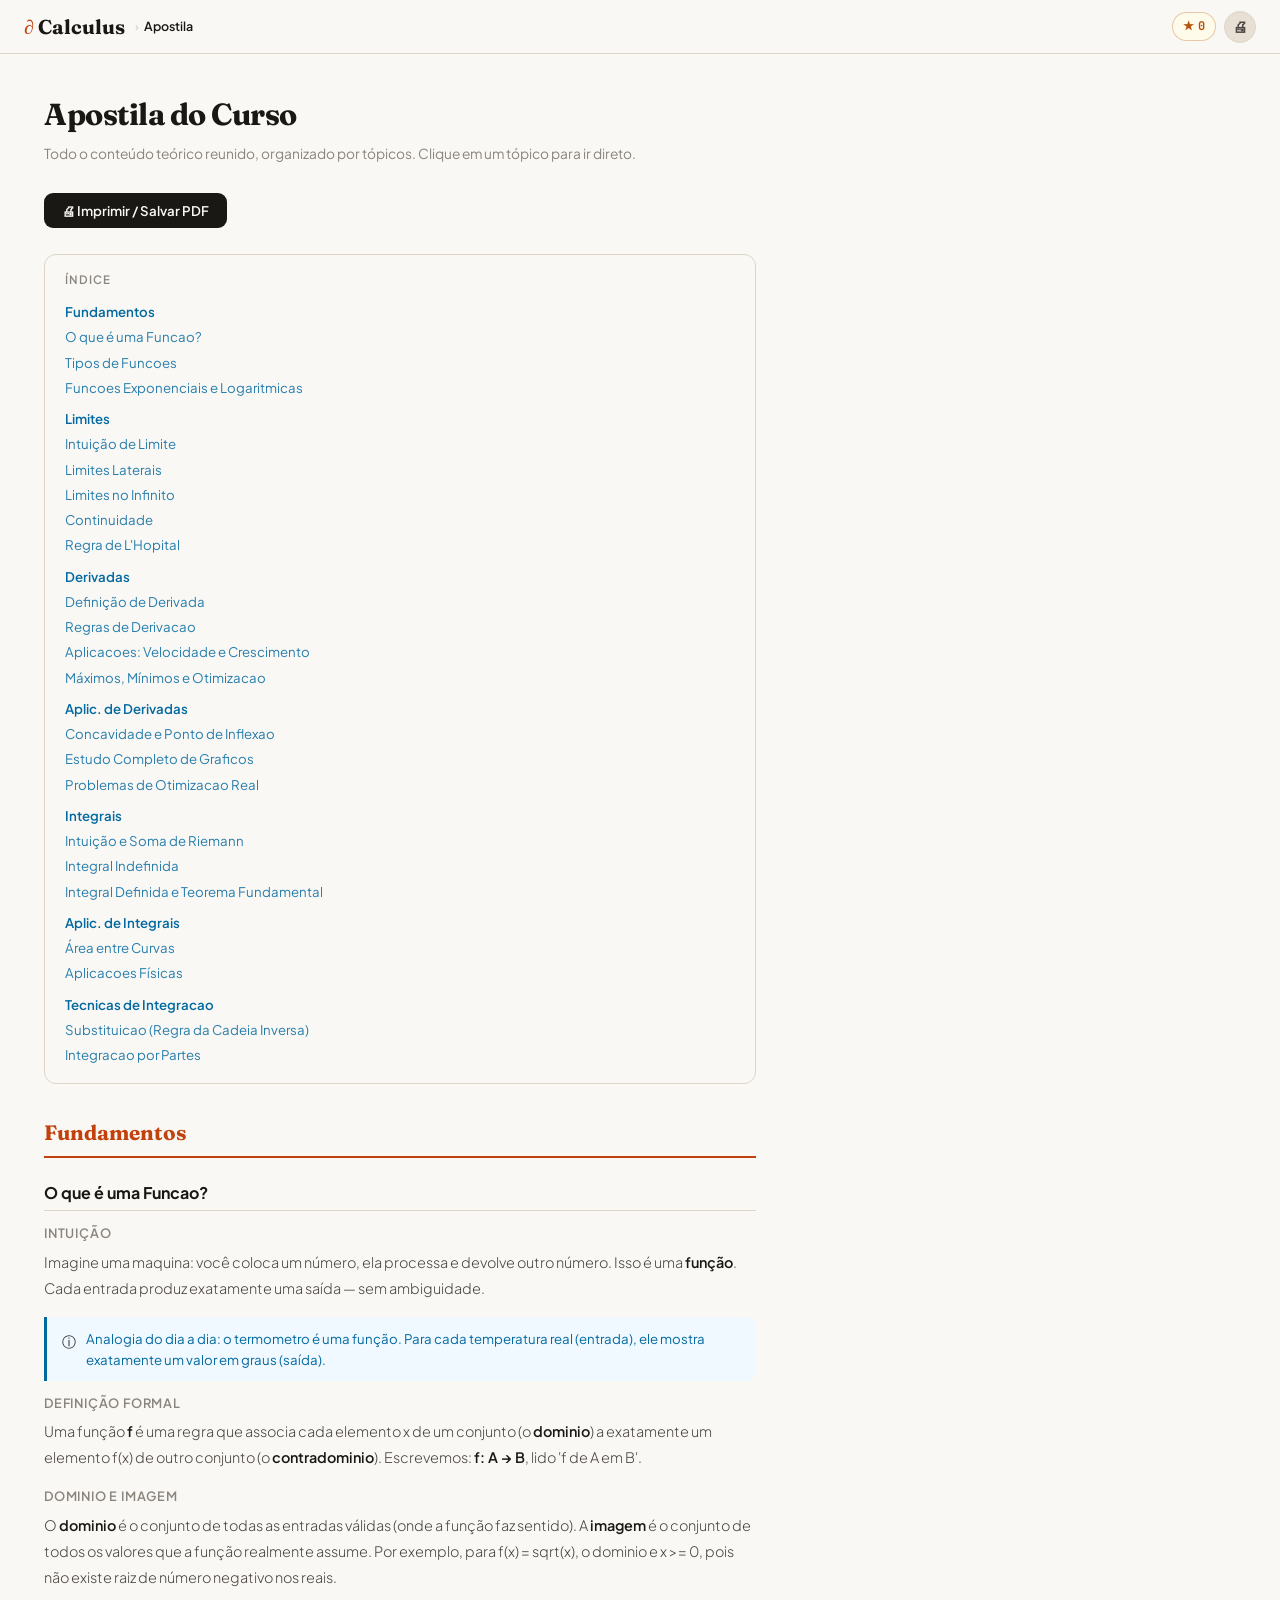
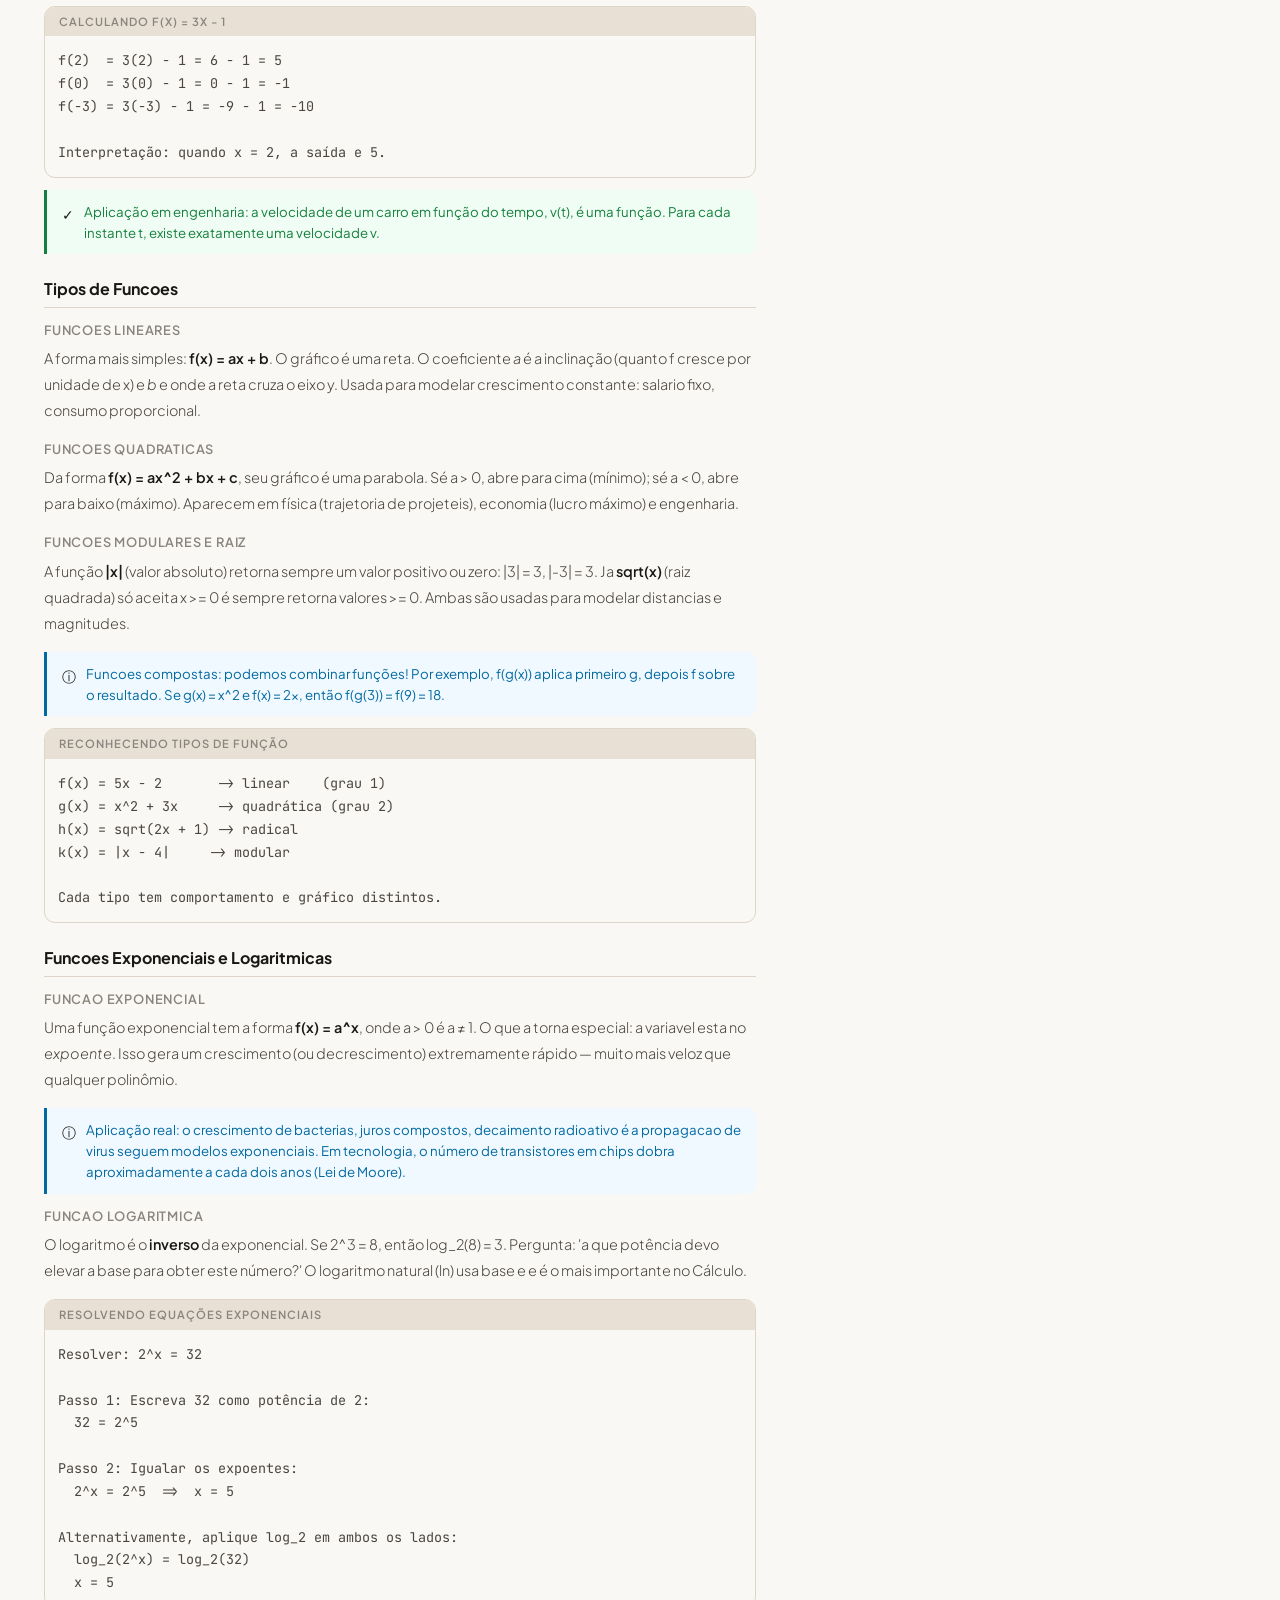
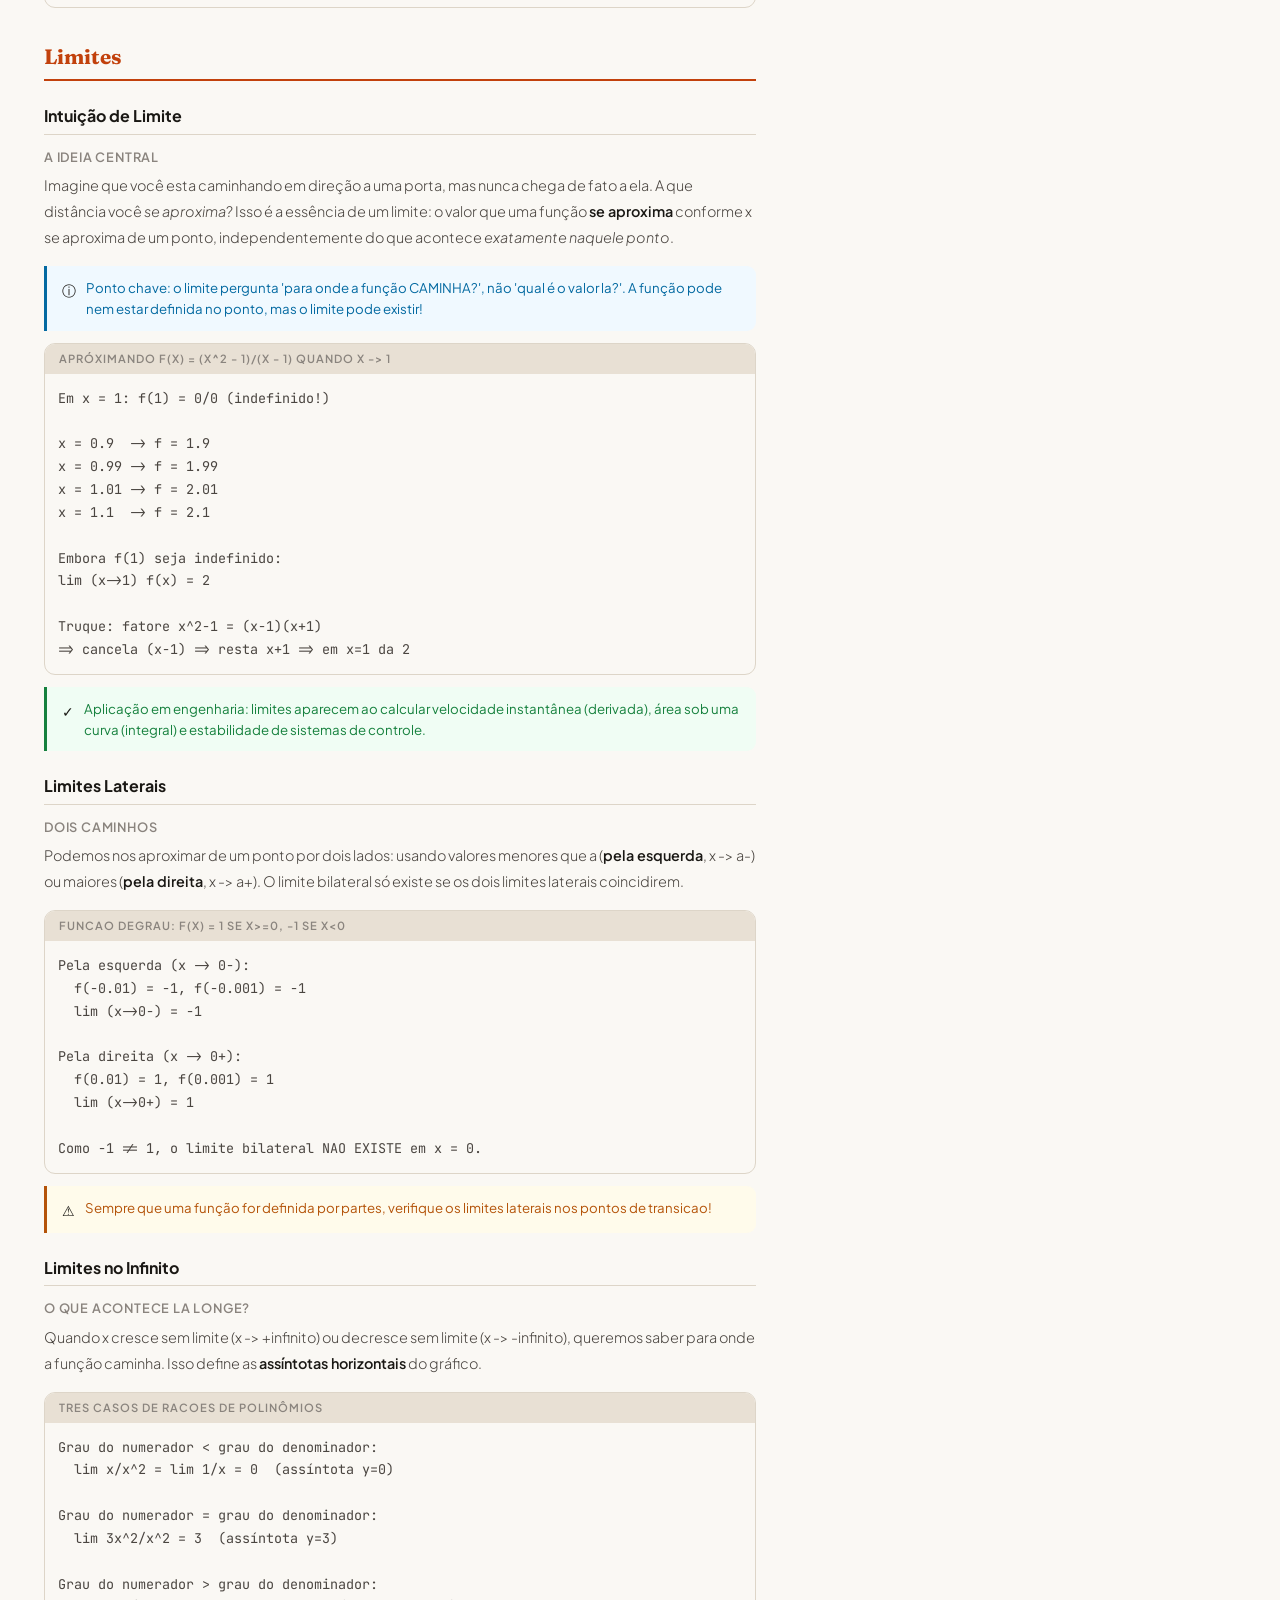
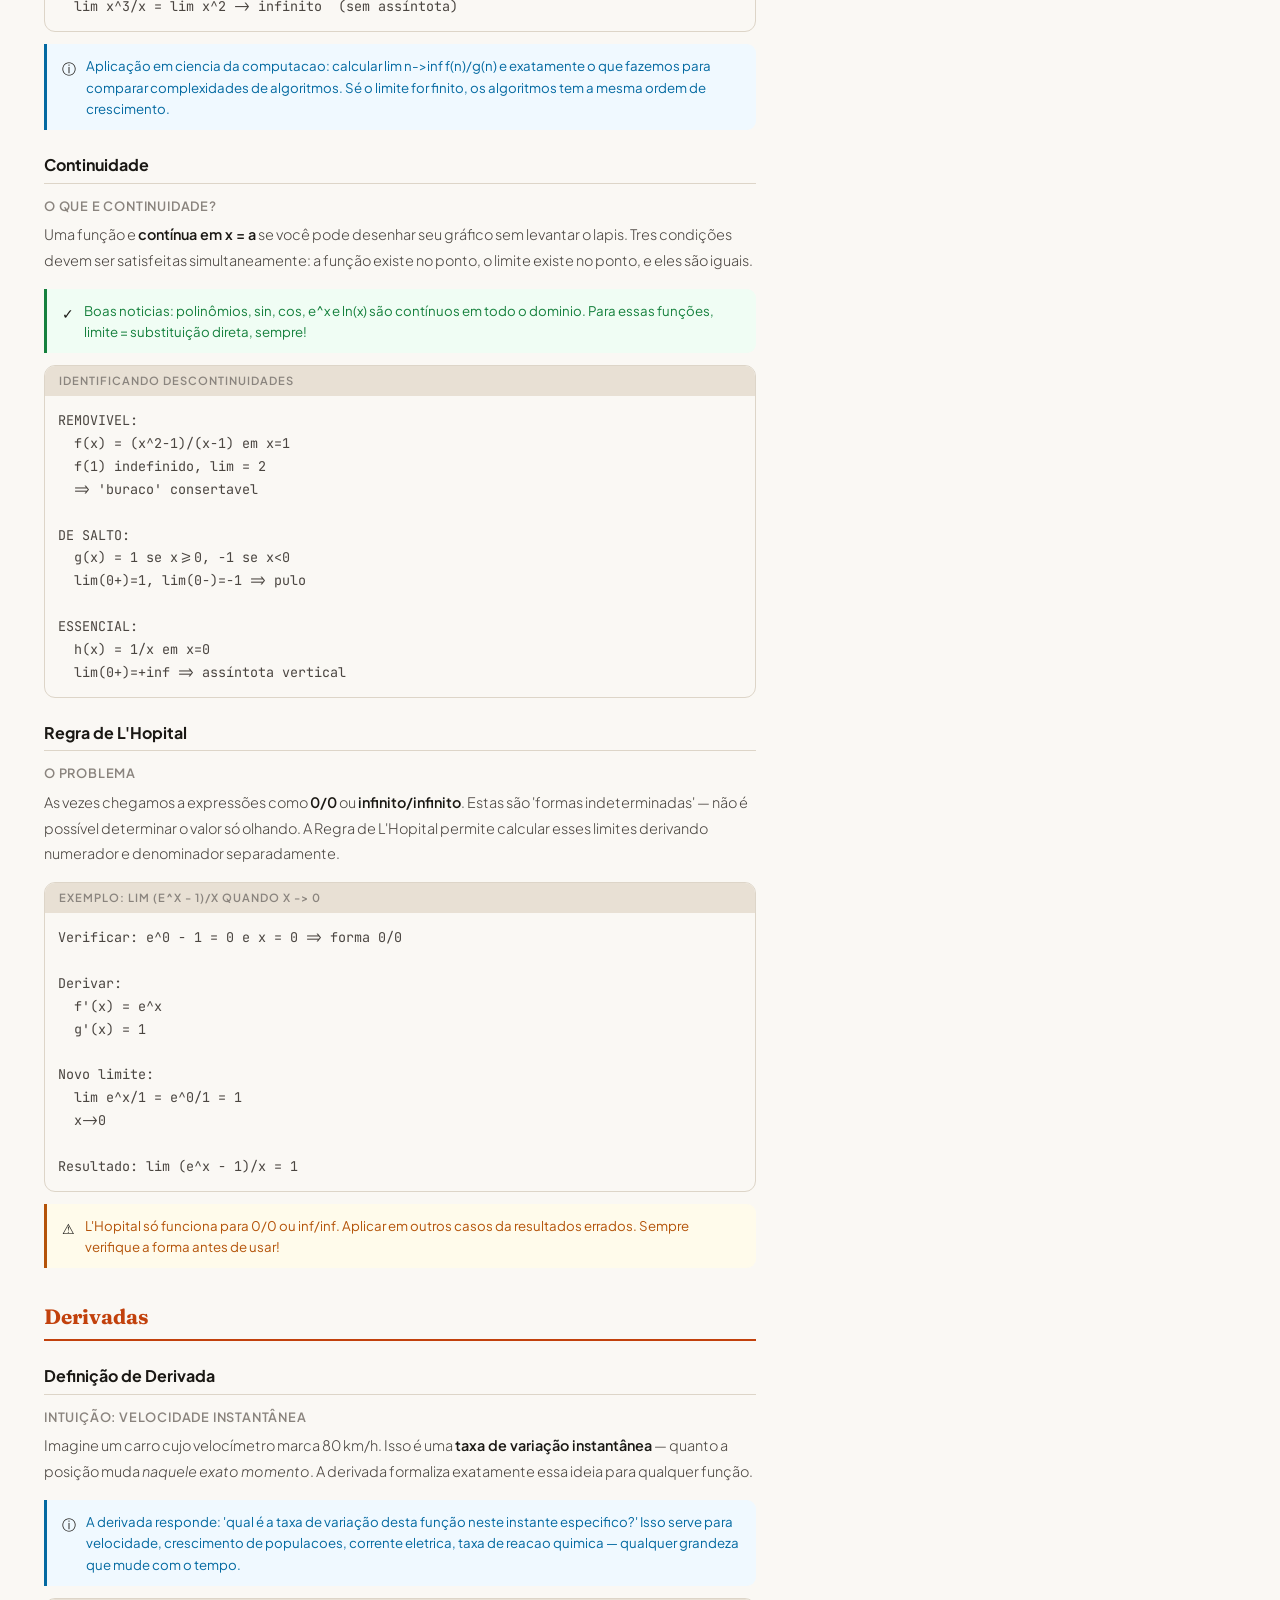
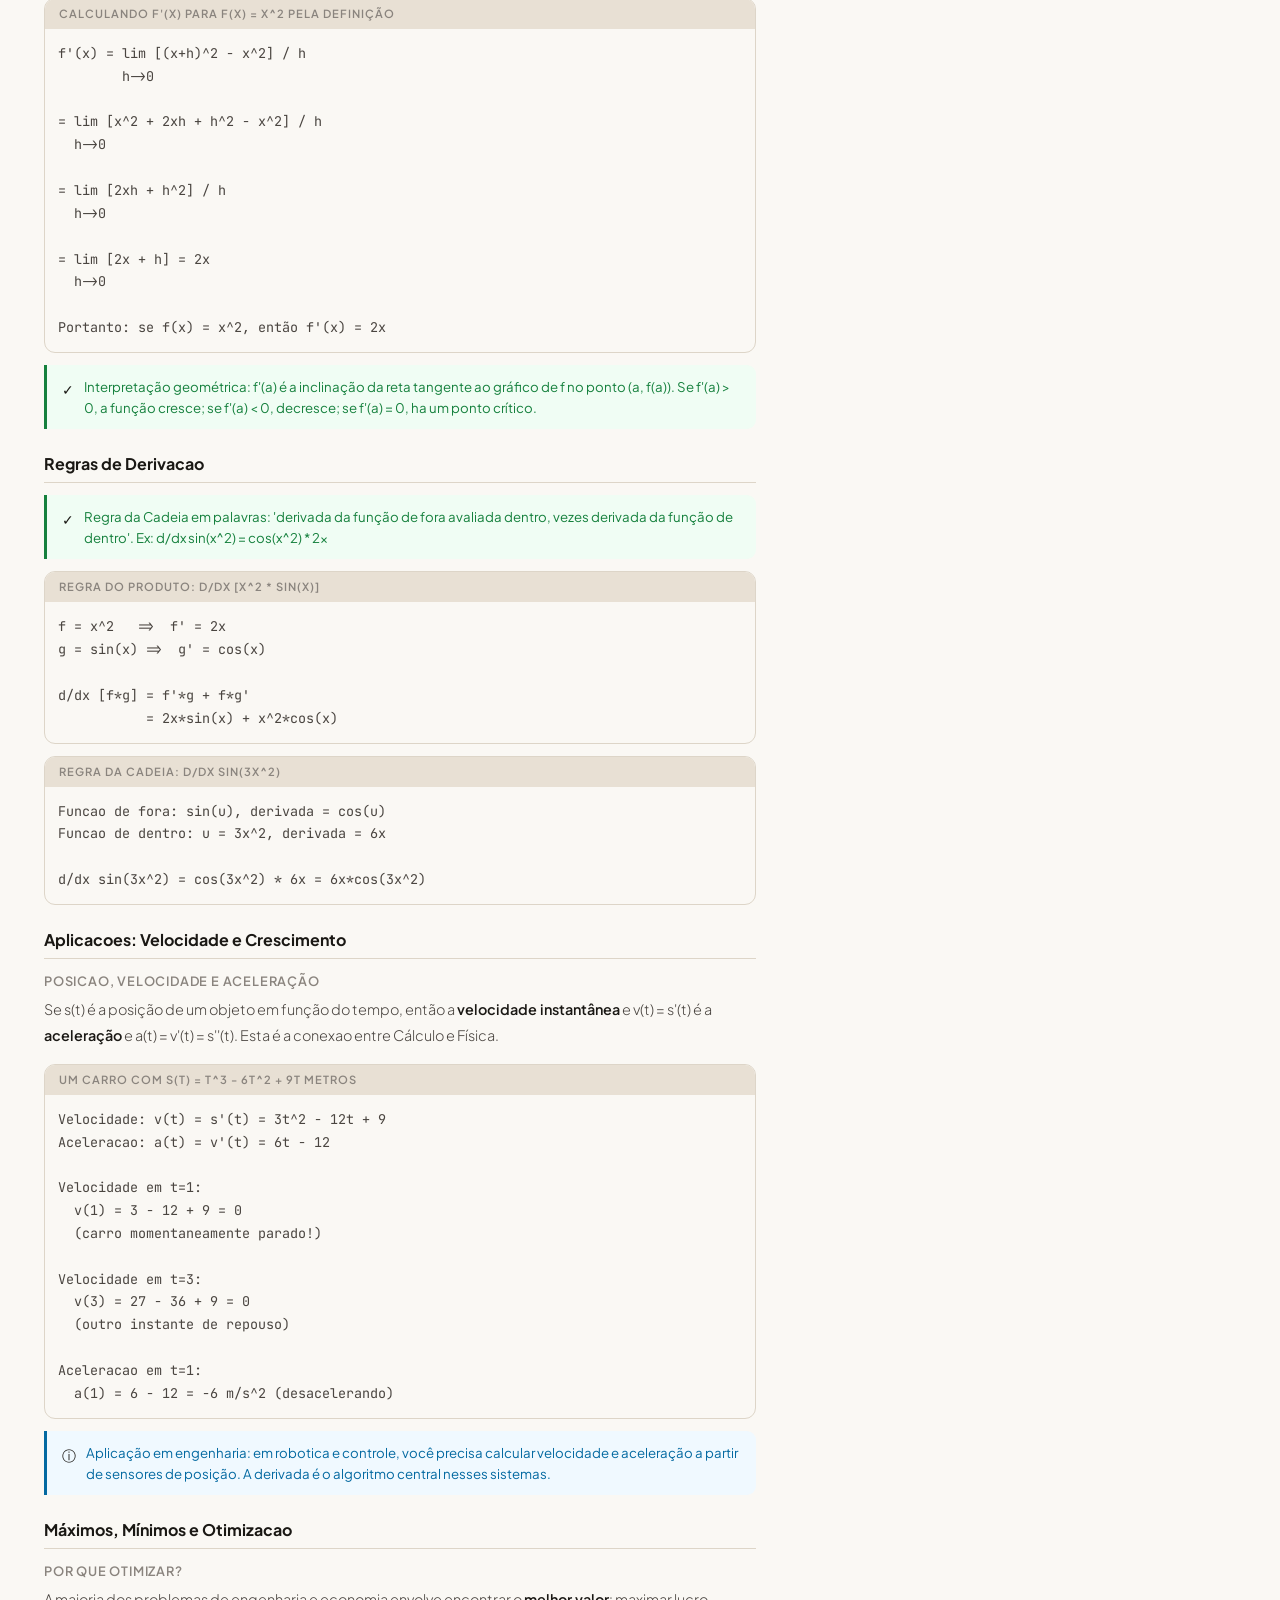
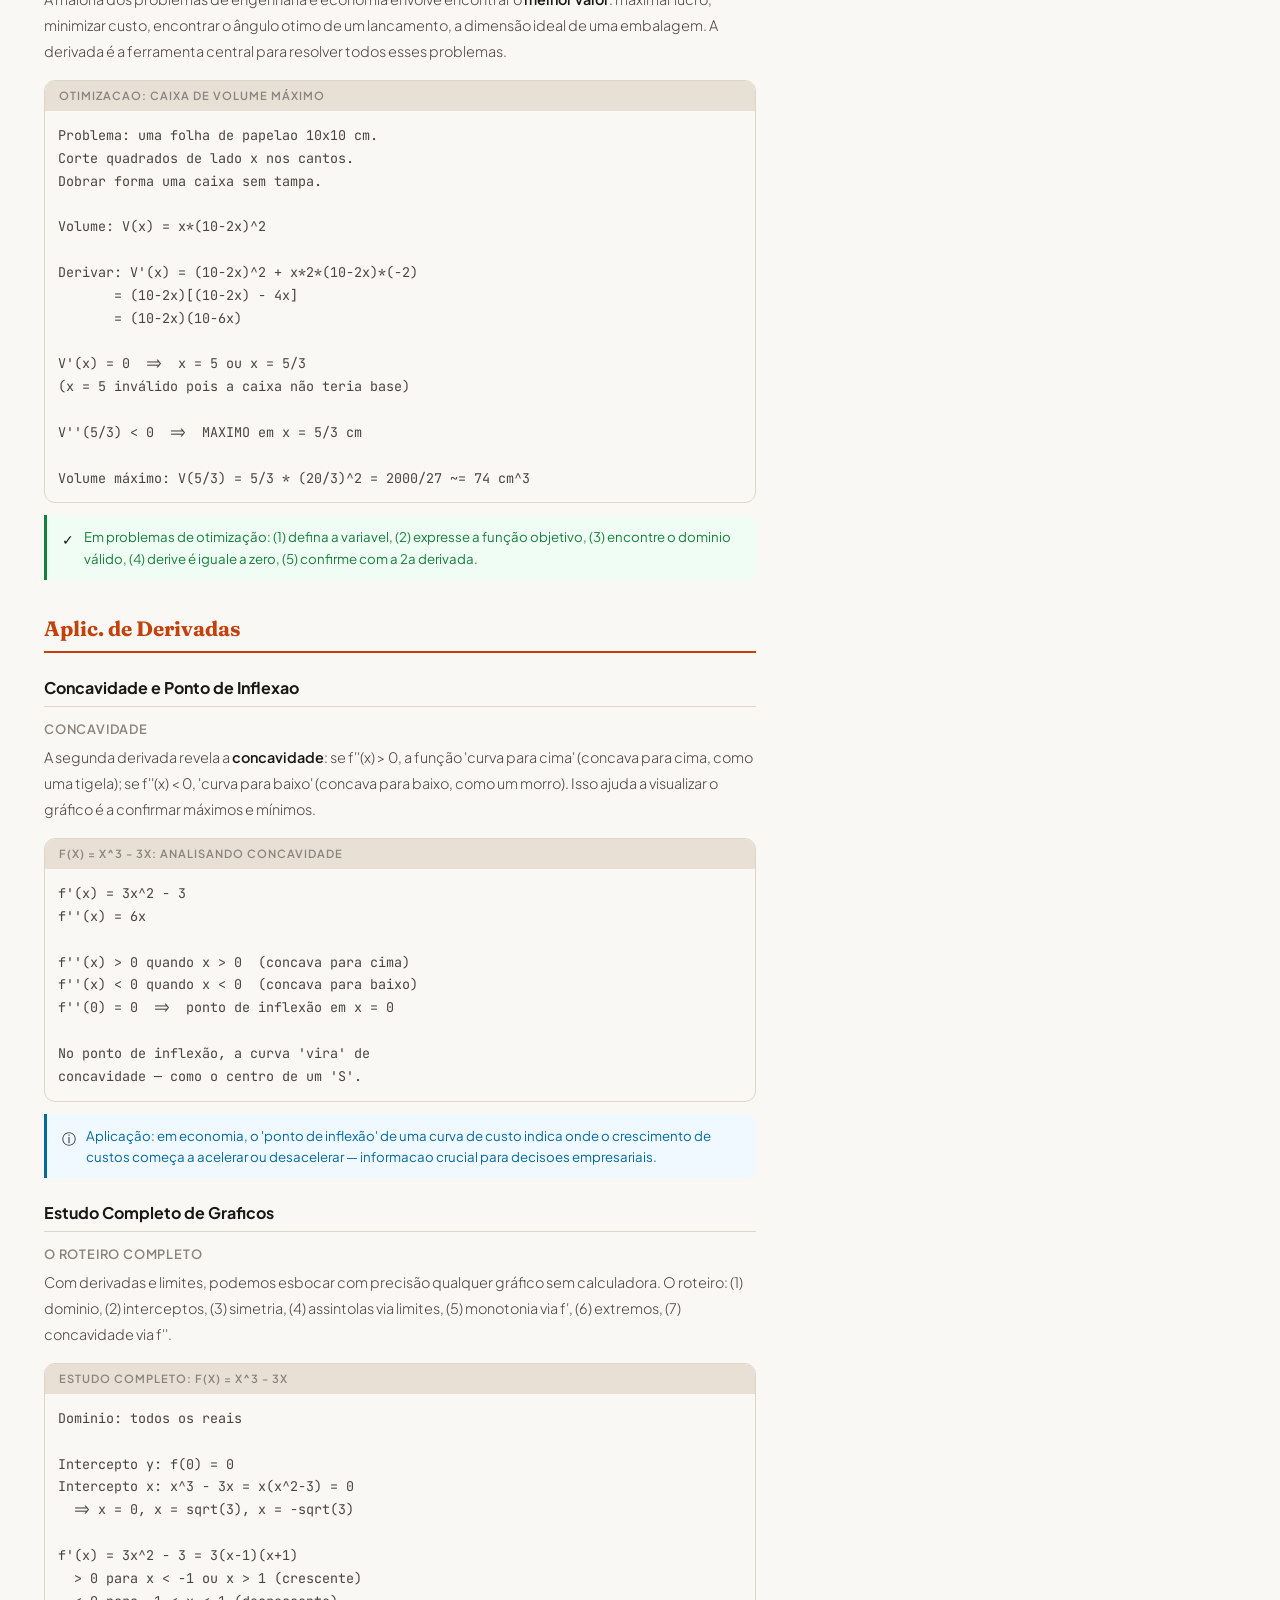
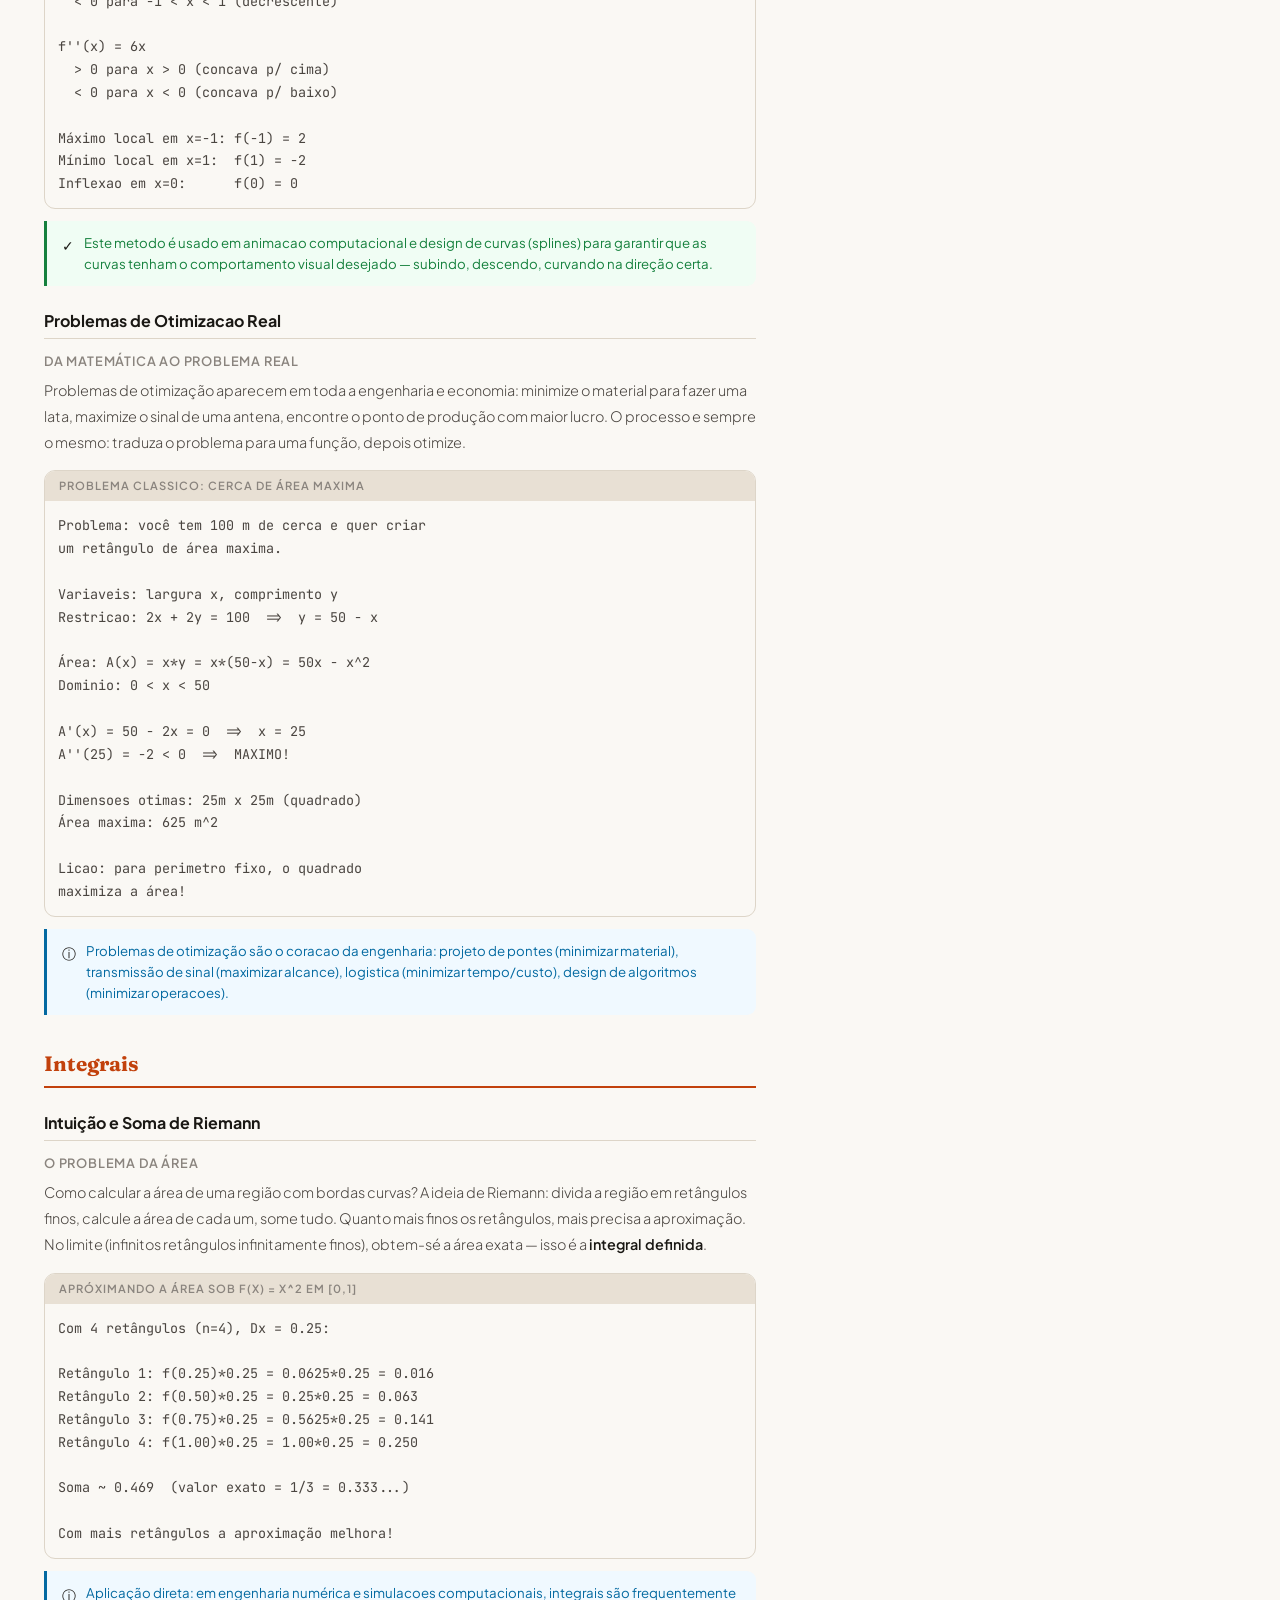
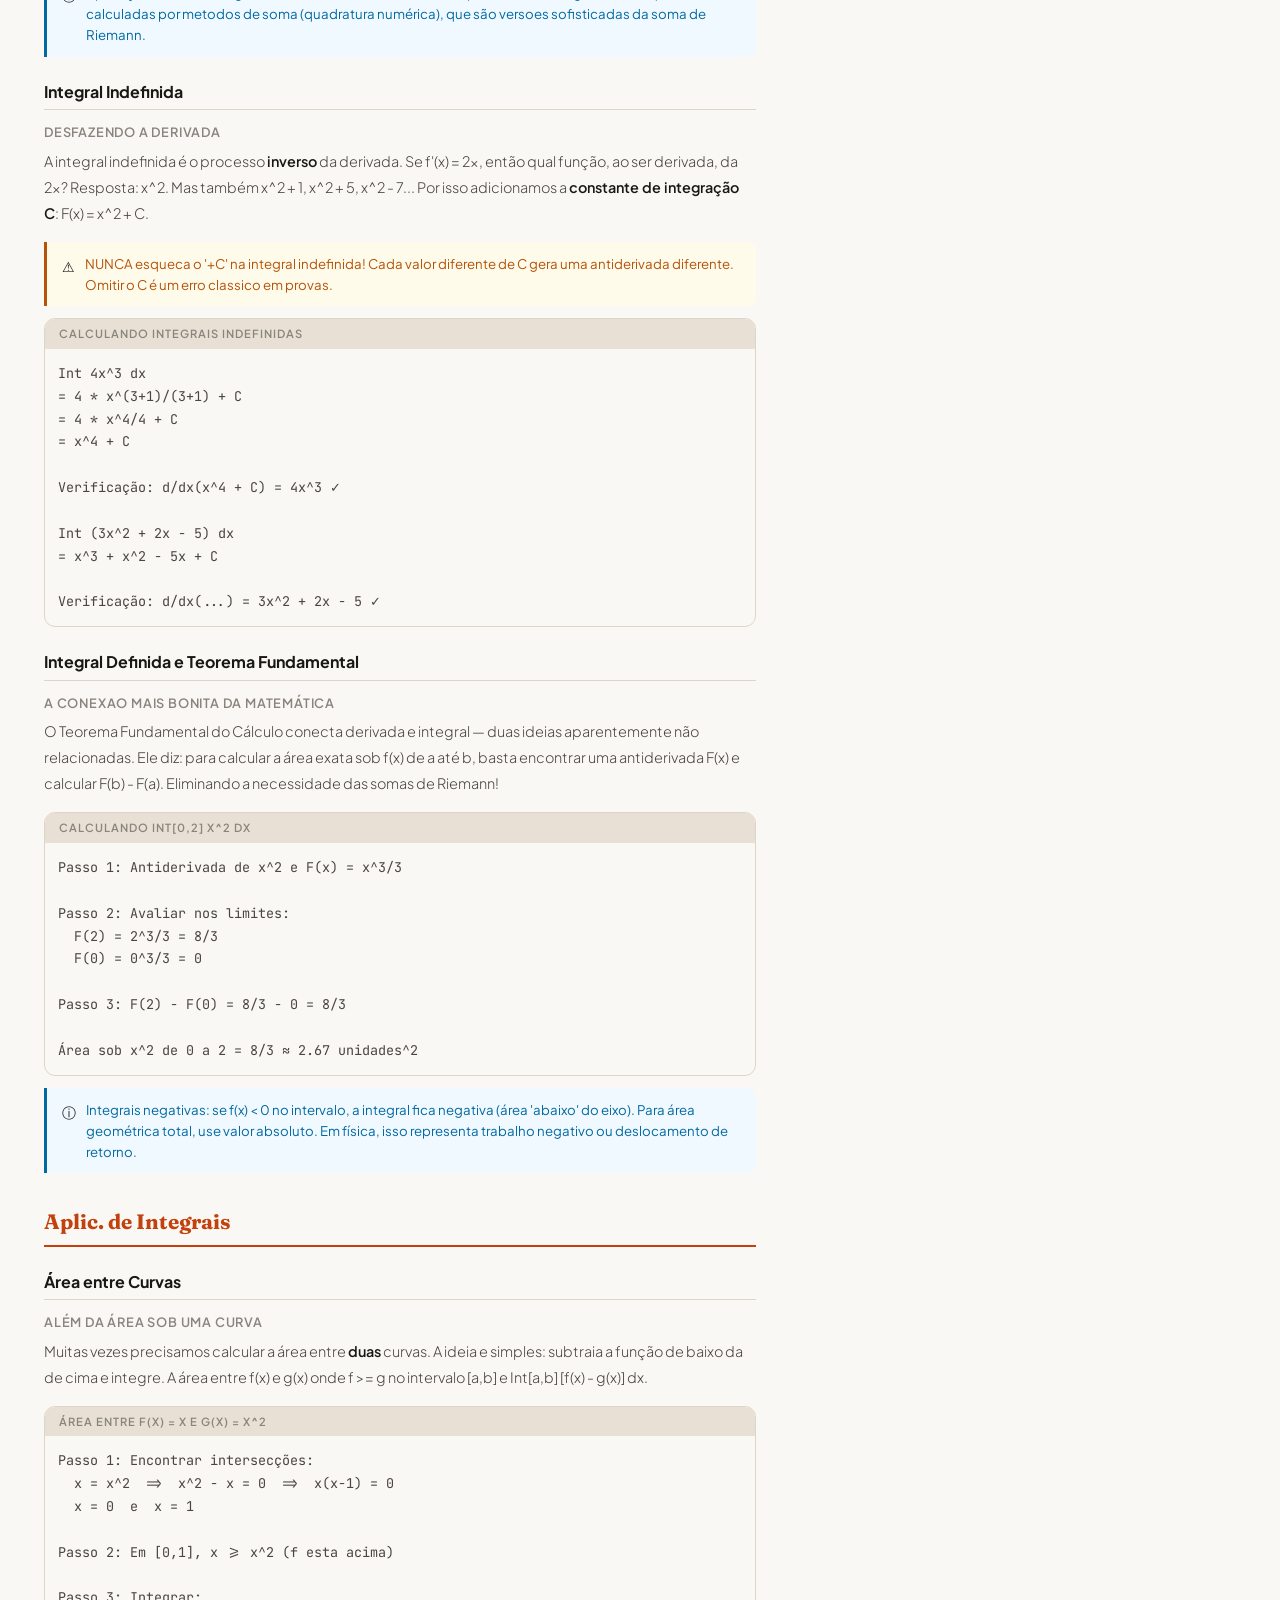
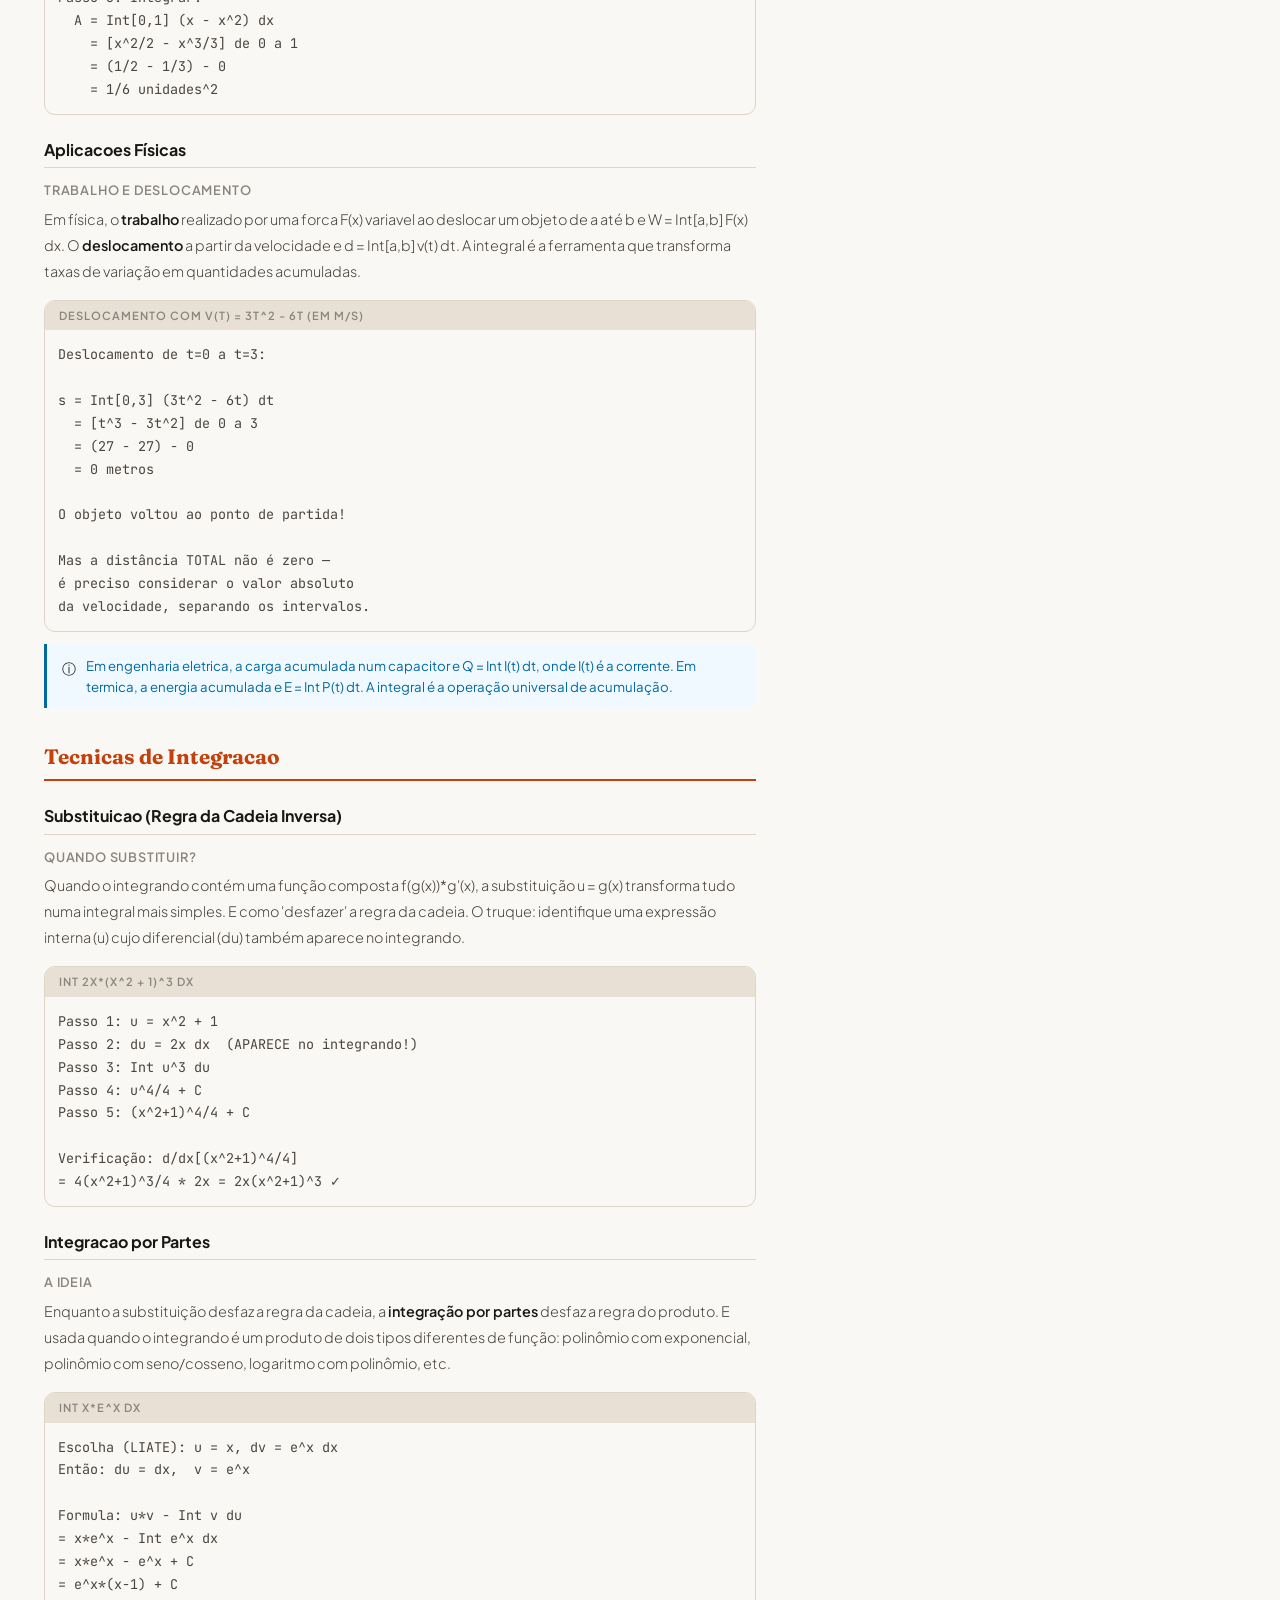
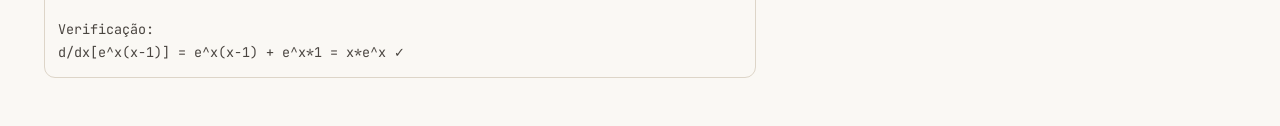
==== commit c5ecbfcd: "v4.2 Correções" ====
--- a/apostila.html
+++ b/apostila.html
@@ -100,11 +100,11 @@
 <main style="min-height:calc(100vh - 54px);">
   <div class="apostila-wrap">
     <h1 class="page-title">Apostila do Curso</h1>
-    <p class="page-sub">Todo o conteudo teorico reunido, organizado por topicos. Clique em um topico para ir direto.</p>
+    <p class="page-sub">Todo o conteúdo teórico reunido, organizado por tópicos. Clique em um tópico para ir direto.</p>
     <button class="print-btn" onclick="window.print()">&#128424; Imprimir / Salvar PDF</button>
 
     <div class="toc" id="toc">
-      <div class="toc-title">Indice</div>
+      <div class="toc-title">Índice</div>
       <div id="toc-links"></div>
     </div>
 
